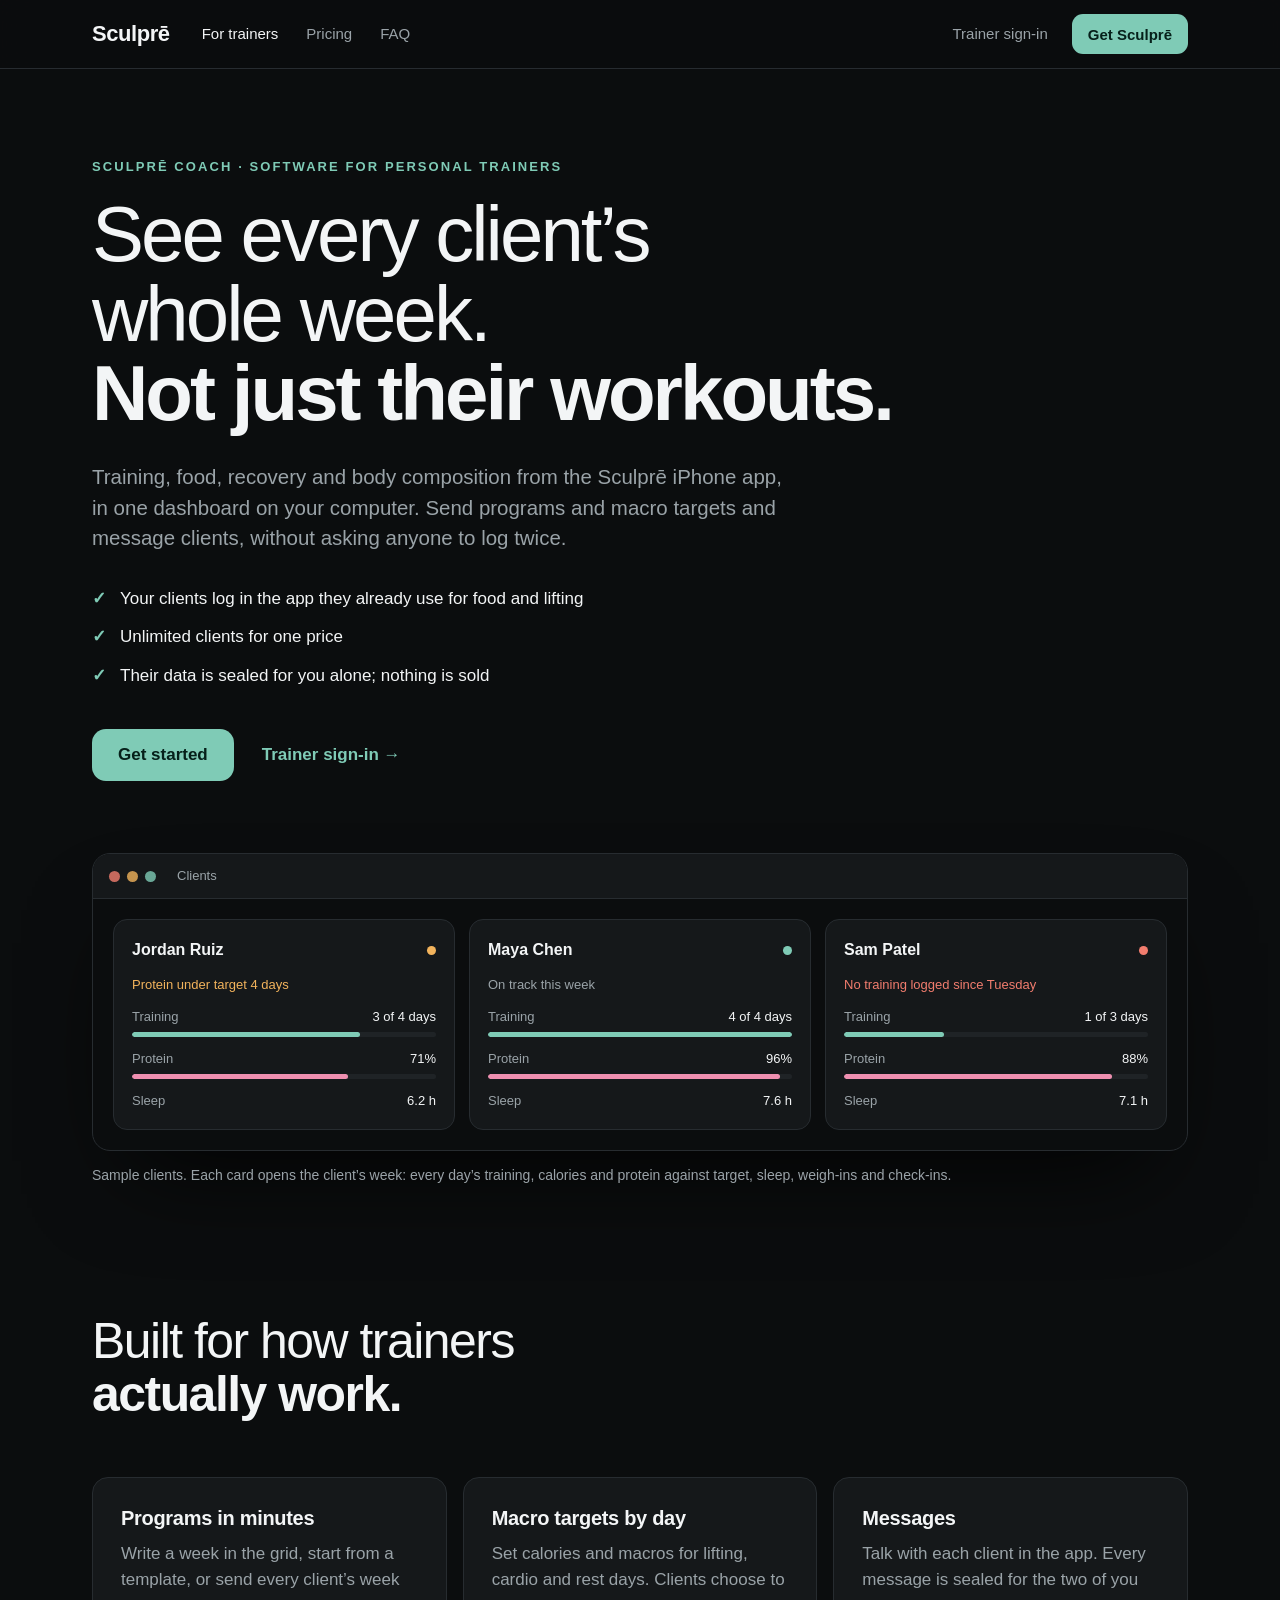
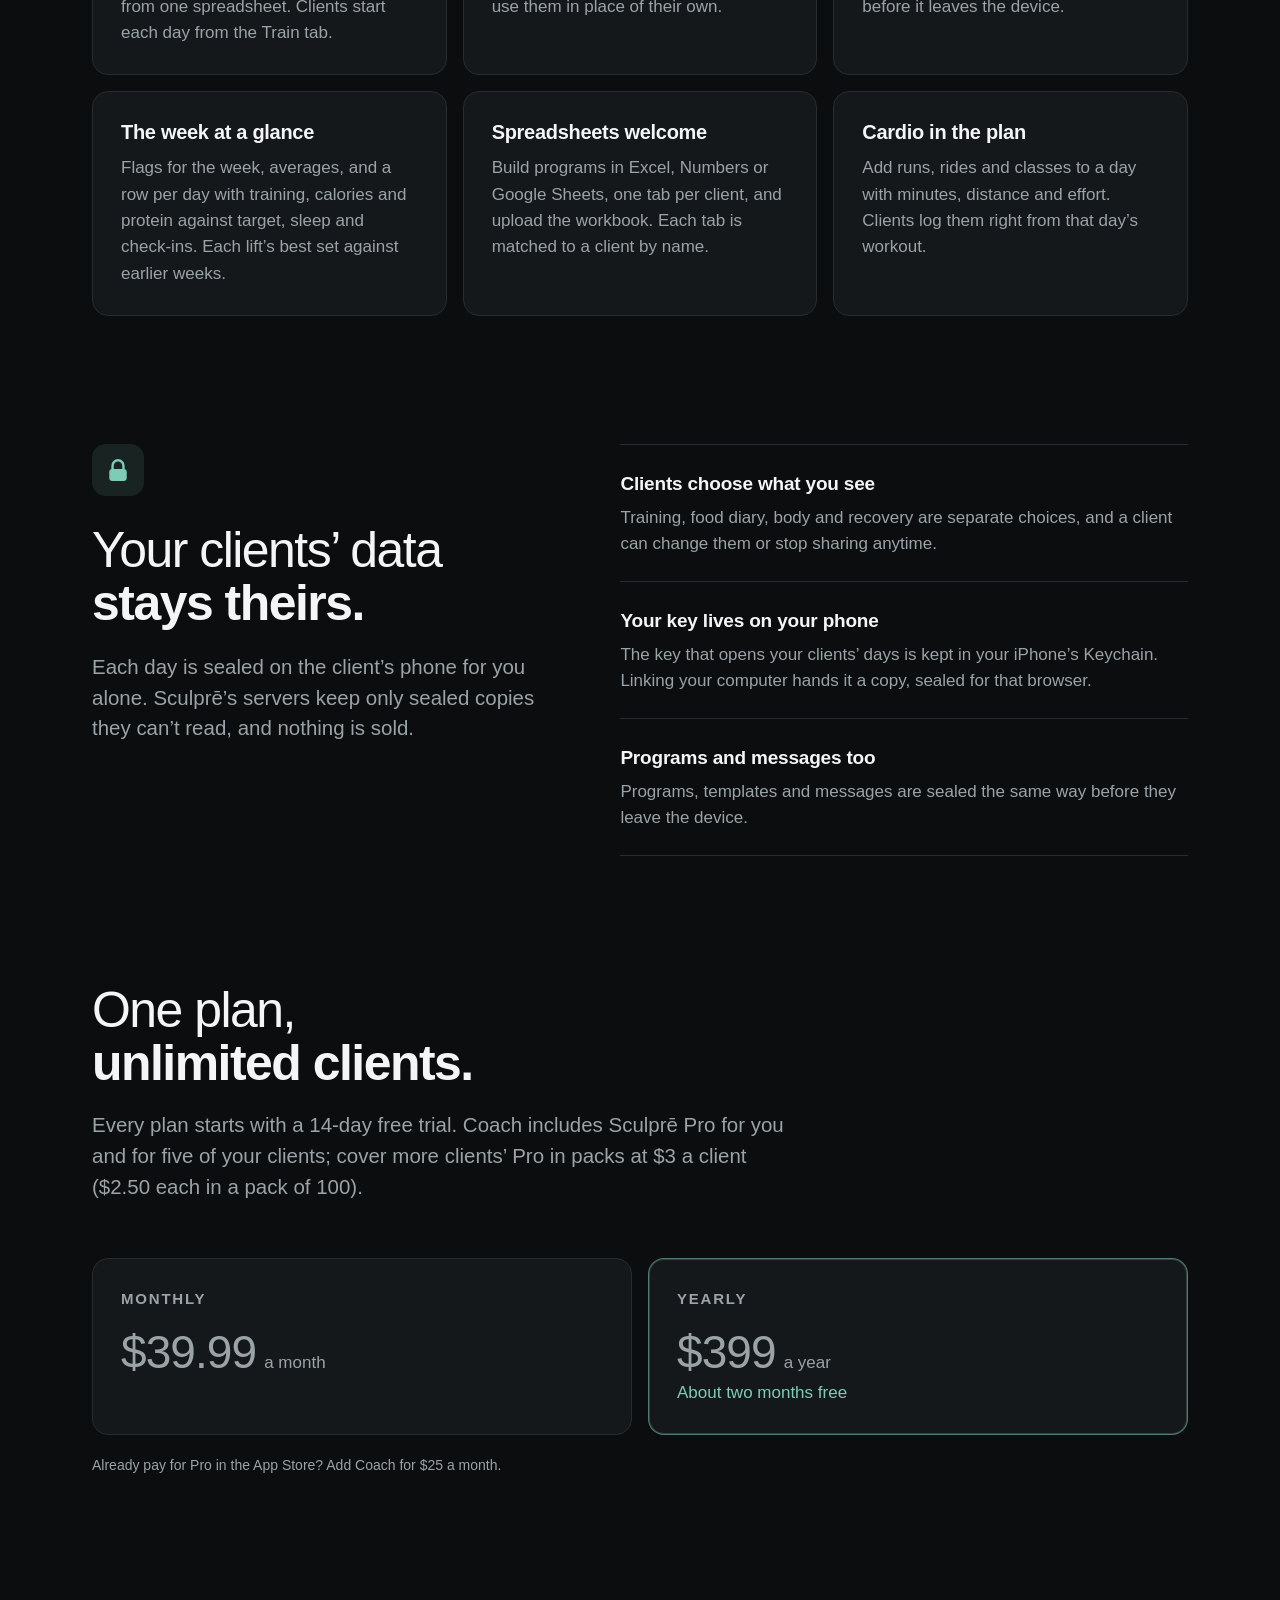
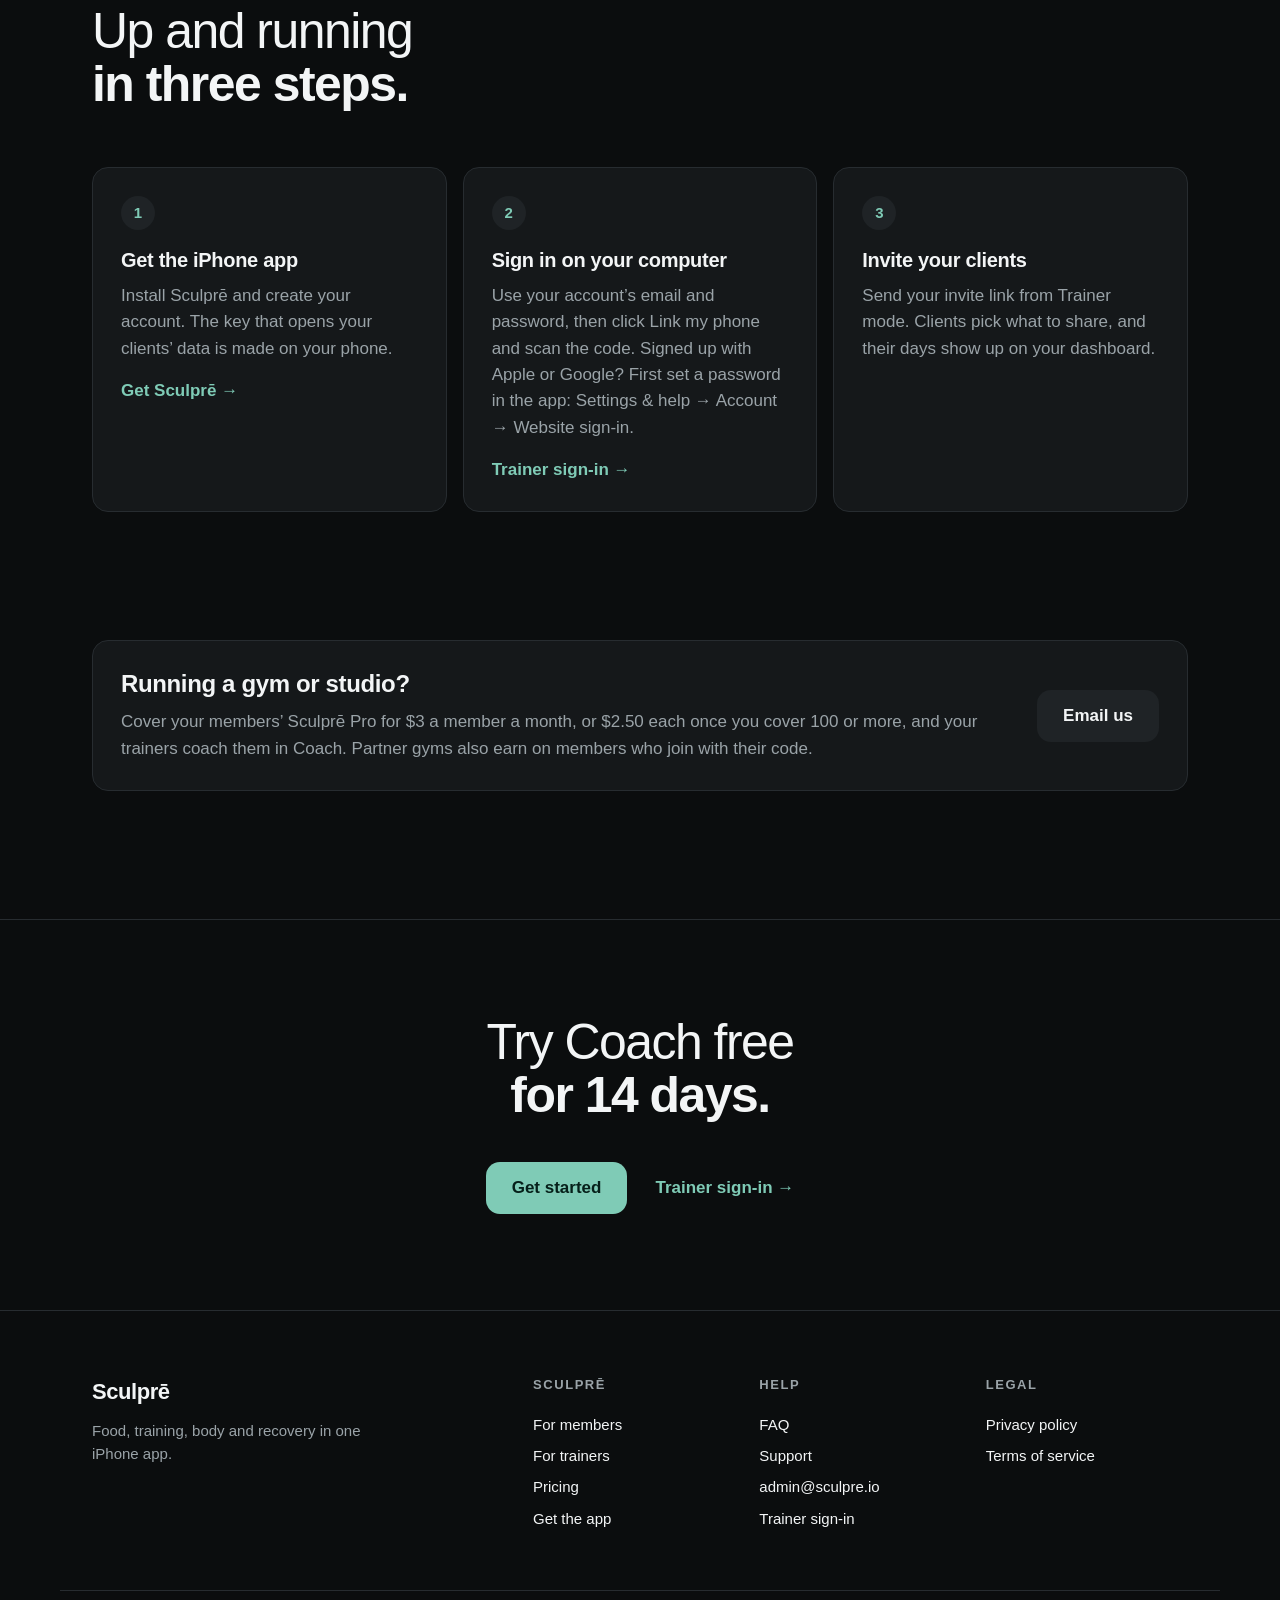
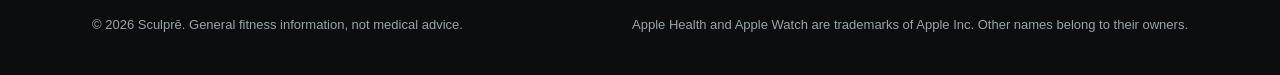
==== coach/index.html @ d1c8ea4d "Publish from health-app 547d72f" ====
<!doctype html>
<html lang="en">
<head>
  <meta charset="utf-8">
  <meta name="viewport" content="width=device-width, initial-scale=1, viewport-fit=cover">
  <title>Sculprē Coach: online coaching software for personal trainers</title>
  <meta name="description" content="Every client’s training, food, sleep and body data in one dashboard. Send programs and macro targets and message clients. Unlimited clients for $39.99 a month.">
  
  <link rel="canonical" href="https://sculpre.io/coach/">
  <meta name="theme-color" content="#0B0D0E">
  <meta name="color-scheme" content="dark">
  <meta property="og:type" content="website">
  <meta property="og:site_name" content="Sculprē">
  <meta property="og:title" content="Sculprē Coach: online coaching software for personal trainers">
  <meta property="og:description" content="Every client’s training, food, sleep and body data in one dashboard. Send programs and macro targets and message clients. Unlimited clients for $39.99 a month.">
  <meta property="og:url" content="https://sculpre.io/coach/">
  <meta property="og:image" content="https://sculpre.io/assets/og.png">
  <meta property="og:image:width" content="1200">
  <meta property="og:image:height" content="630">
  <meta property="og:image:alt" content="Sculprē: most apps see one part of your day. Sculprē sees all of it.">
  <meta property="og:locale" content="en_US">
  <meta name="twitter:card" content="summary_large_image">
  
  <link rel="icon" type="image/png" href="/assets/icon-64.png">
  <link rel="apple-touch-icon" href="/assets/apple-touch-icon.png">
  <link rel="stylesheet" href="/assets/site.css">
  <script type="application/ld+json">{"@context":"https://schema.org","@graph":[{"@type":"SoftwareApplication","name":"Sculprē Coach","operatingSystem":"Web","applicationCategory":"BusinessApplication","description":"Coaching software for personal trainers: clients’ training, food, recovery and body composition from the Sculprē iPhone app in one dashboard, with programs, macro targets and messages.","url":"https://sculpre.io/coach/","offers":[{"@type":"Offer","name":"Monthly","price":"39.99","priceCurrency":"USD"},{"@type":"Offer","name":"Yearly","price":"399","priceCurrency":"USD"}],"publisher":{"@type":"Organization","name":"Sculprē","url":"https://sculpre.io/"}},{"@type":"BreadcrumbList","itemListElement":[{"@type":"ListItem","position":1,"name":"Sculprē","item":"https://sculpre.io/"},{"@type":"ListItem","position":2,"name":"Sculprē Coach","item":"https://sculpre.io/coach/"}]}]}</script>
</head>
<body>
  <a class="skip" href="#main">Skip to content</a>
  <header class="top">
    <div class="wrap top-row">
      <a class="wordmark" href="/" aria-label="Sculprē home">Sculprē</a>
      <nav class="nav" aria-label="Main">
        <a href="/coach/" aria-current="page">For trainers</a>
        <a href="/pricing/">Pricing</a>
        <a href="/faq/">FAQ</a>
      </nav>
      <div class="top-actions">
        <a class="quiet-link hide-sm" href="https://emontiel-health.expo.app">Trainer sign-in</a>
        <a class="btn btn-sm" href="/get/">Get Sculprē</a>
      </div>
    </div>
  </header>

  <main id="main">
    <section class="hero">
      <div class="wrap">
        <div style="max-width:860px">
          <p class="eyebrow">Sculprē Coach · Software for personal trainers</p>
          <h1 class="display"><span class="thin">See every client’s whole week.</span> <span class="bold">Not just their workouts.</span></h1>
          <p class="lead">Training, food, recovery and body composition from the Sculprē iPhone app, in one dashboard on your computer. Send programs and macro targets and message clients, without asking anyone to log twice.</p>
          <ul class="checks">
            <li>Your clients log in the app they already use for food and lifting</li>
            <li>Unlimited clients for one price</li>
            <li>Their data is sealed for you alone; nothing is sold</li>
          </ul>
          <div class="cta-row">
            <a class="btn" href="#start">Get started</a>
            <a class="text-link" href="https://emontiel-health.expo.app">Trainer sign-in</a>
          </div>
        </div>

        <div class="browser" style="margin-top:72px" role="img" aria-label="The Coach dashboard with three sample clients: Jordan Ruiz with protein under target 4 days, Maya Chen on track, and Sam Patel with no training logged since Tuesday.">
          <div class="browser-bar" aria-hidden="true"><i style="background:#F27D6E"></i><i style="background:#F2B35C"></i><i style="background:#7FCBB6"></i><span>Clients</span></div>
          <div class="browser-body" aria-hidden="true">
            <div class="client">
              <div class="client-name">Jordan Ruiz <i style="background:var(--warn)"></i></div>
              <div class="flag" style="color:var(--warn)">Protein under target 4 days</div>
              <div><div class="row"><span>Training</span><b>3 of 4 days</b></div><div class="bar"><i style="width:75%;background:var(--accent)"></i></div></div>
              <div><div class="row"><span>Protein</span><b>71%</b></div><div class="bar"><i style="width:71%;background:var(--protein)"></i></div></div>
              <div class="row"><span>Sleep</span><b>6.2 h</b></div>
            </div>
            <div class="client">
              <div class="client-name">Maya Chen <i style="background:var(--accent)"></i></div>
              <div class="flag muted">On track this week</div>
              <div><div class="row"><span>Training</span><b>4 of 4 days</b></div><div class="bar"><i style="width:100%;background:var(--accent)"></i></div></div>
              <div><div class="row"><span>Protein</span><b>96%</b></div><div class="bar"><i style="width:96%;background:var(--protein)"></i></div></div>
              <div class="row"><span>Sleep</span><b>7.6 h</b></div>
            </div>
            <div class="client">
              <div class="client-name">Sam Patel <i style="background:var(--bad)"></i></div>
              <div class="flag" style="color:var(--bad)">No training logged since Tuesday</div>
              <div><div class="row"><span>Training</span><b>1 of 3 days</b></div><div class="bar"><i style="width:33%;background:var(--accent)"></i></div></div>
              <div><div class="row"><span>Protein</span><b>88%</b></div><div class="bar"><i style="width:88%;background:var(--protein)"></i></div></div>
              <div class="row"><span>Sleep</span><b>7.1 h</b></div>
            </div>
          </div>
        </div>
        <p class="small" style="margin-top:14px">Sample clients. Each card opens the client’s week: every day’s training, calories and protein against target, sleep, weigh-ins and check-ins.</p>
      </div>
    </section>

    <section class="section">
      <div class="wrap">
        <div class="section-head">
          <h2 class="title"><span class="thin">Built for how trainers</span> <span class="bold">actually work.</span></h2>
        </div>
        <div class="grid-3">
          <article class="card"><h3>Programs in minutes</h3><p>Write a week in the grid, start from a template, or send every client’s week from one spreadsheet. Clients start each day from the Train tab.</p></article>
          <article class="card"><h3>Macro targets by day</h3><p>Set calories and macros for lifting, cardio and rest days. Clients choose to use them in place of their own.</p></article>
          <article class="card"><h3>Messages</h3><p>Talk with each client in the app. Every message is sealed for the two of you before it leaves the device.</p></article>
          <article class="card"><h3>The week at a glance</h3><p>Flags for the week, averages, and a row per day with training, calories and protein against target, sleep and check-ins. Each lift’s best set against earlier weeks.</p></article>
          <article class="card"><h3>Spreadsheets welcome</h3><p>Build programs in Excel, Numbers or Google Sheets, one tab per client, and upload the workbook. Each tab is matched to a client by name.</p></article>
          <article class="card"><h3>Cardio in the plan</h3><p>Add runs, rides and classes to a day with minutes, distance and effort. Clients log them right from that day’s workout.</p></article>
        </div>
      </div>
    </section>

    <section class="section">
      <div class="wrap privacy">
        <div>
          <div class="lock" aria-hidden="true"><svg width="22" height="24" viewBox="0 0 20 22"><path d="M5 10V7a5 5 0 0 1 10 0v3" stroke="#7FCBB6" stroke-width="2.2" fill="none" stroke-linecap="round"/><rect x="2" y="10" width="16" height="11" rx="3" fill="#7FCBB6"/></svg></div>
          <h2 class="title"><span class="thin">Your clients’ data</span> <span class="bold">stays theirs.</span></h2>
          <p class="lead" style="margin-top:22px">Each day is sealed on the client’s phone for you alone. Sculprē’s servers keep only sealed copies they can’t read, and nothing is sold.</p>
        </div>
        <div class="facts">
          <div class="fact"><h3>Clients choose what you see</h3><p>Training, food diary, body and recovery are separate choices, and a client can change them or stop sharing anytime.</p></div>
          <div class="fact"><h3>Your key lives on your phone</h3><p>The key that opens your clients’ days is kept in your iPhone’s Keychain. Linking your computer hands it a copy, sealed for that browser.</p></div>
          <div class="fact"><h3>Programs and messages too</h3><p>Programs, templates and messages are sealed the same way before they leave the device.</p></div>
        </div>
      </div>
    </section>

    <section class="section">
      <div class="wrap">
        <div class="section-head">
          <h2 class="title"><span class="thin">One plan,</span> <span class="bold">unlimited clients.</span></h2>
          <p class="lead">Every plan starts with a 14-day free trial. Coach includes Sculprē Pro for you and for five of your clients; cover more clients’ Pro in packs at $3 a client ($2.50 each in a pack of 100).</p>
        </div>
        <div class="grid-2">
          <div class="card plan"><div class="plan-name">Monthly</div><div class="price"><span class="num">$39.99</span><span>a month</span></div></div>
          <div class="card plan featured"><div class="plan-name">Yearly</div><div class="price"><span class="num">$399</span><span>a year</span></div><p style="color:var(--accent)">About two months free</p></div>
        </div>
        <p class="small" style="margin-top:20px">Already pay for Pro in the App Store? Add Coach for $25 a month.</p>
      </div>
    </section>

    <section class="section" id="start">
      <div class="wrap">
        <div class="section-head">
          <h2 class="title"><span class="thin">Up and running</span> <span class="bold">in three steps.</span></h2>
        </div>
        <ol class="steps-list">
          <li class="card"><h3>Get the iPhone app</h3><p>Install Sculprē and create your account. The key that opens your clients’ data is made on your phone.</p><p style="margin-top:16px"><a class="text-link" href="/get/">Get Sculprē</a></p></li>
          <li class="card"><h3>Sign in on your computer</h3><p>Use your account’s email and password, then click Link my phone and scan the code. Signed up with Apple or Google? First set a password in the app: Settings &amp; help → Account → Website sign-in.</p><p style="margin-top:16px"><a class="text-link" href="https://emontiel-health.expo.app">Trainer sign-in</a></p></li>
          <li class="card"><h3>Invite your clients</h3><p>Send your invite link from Trainer mode. Clients pick what to share, and their days show up on your dashboard.</p></li>
        </ol>
      </div>
    </section>

    <section class="section">
      <div class="wrap">
        <div class="card band">
          <div>
            <h3 style="font-size:24px">Running a gym or studio?</h3>
            <p>Cover your members’ Sculprē Pro for $3 a member a month, or $2.50 each once you cover 100 or more, and your trainers coach them in Coach. Partner gyms also earn on members who join with their code.</p>
          </div>
          <a class="btn btn-ghost" href="mailto:admin@sculpre.io?subject=Gym%20partnership">Email us</a>
        </div>
      </div>
    </section>

    <section class="closing">
      <div class="wrap">
        <h2 class="title"><span class="thin">Try Coach free</span> <span class="bold">for 14 days.</span></h2>
        <div class="cta-row">
          <a class="btn" href="#start">Get started</a>
          <a class="text-link" href="https://emontiel-health.expo.app">Trainer sign-in</a>
        </div>
      </div>
    </section>

  </main>

  <footer class="foot">
    <div class="wrap foot-grid">
      <div class="foot-brand">
        <a class="wordmark" href="/">Sculprē</a>
        <p>Food, training, body and recovery in one iPhone app.</p>
      </div>
      <nav class="foot-links" aria-label="Footer">
        <div>
          <p class="foot-h">Sculprē</p>
          <a href="/">For members</a>
          <a href="/coach/">For trainers</a>
          <a href="/pricing/">Pricing</a>
          <a href="/get/">Get the app</a>
        </div>
        <div>
          <p class="foot-h">Help</p>
          <a href="/faq/">FAQ</a>
          <a href="https://emontiel-health.expo.app/support">Support</a>
          <a href="mailto:admin@sculpre.io">admin@sculpre.io</a>
          <a href="https://emontiel-health.expo.app">Trainer sign-in</a>
        </div>
        <div>
          <p class="foot-h">Legal</p>
          <a href="https://emontiel-health.expo.app/privacy">Privacy policy</a>
          <a href="https://emontiel-health.expo.app/terms">Terms of service</a>
        </div>
      </nav>
    </div>
    <div class="wrap foot-base">
      <p>© 2026 Sculprē. General fitness information, not medical advice.</p>
      <p>Apple Health and Apple Watch are trademarks of Apple Inc. Other names belong to their owners.</p>
    </div>
  </footer>
</body>
</html>
---- assets/site.css ----
/* Sculprē marketing site. Graphite and Patina, the app's dark palette (src/constants/theme.ts):
   near-black graphite, one patina accent, and each data color keeping its one meaning
   (calories share the accent, protein rose, net carbs gold, fat slate, water sky, steps lavender). */

:root {
  --bg: #0B0D0E;
  --card: #15181A;
  --card-alt: #1F2326;
  --raised: #33393D;
  --border: #272C30;
  --text: #F3F5F6;
  --text-2: #9AA3A8;
  --accent: #7FCBB6;
  --on-accent: #06201A;
  --protein: #EE8FB0;
  --carbs: #E8C66A;
  --fat: #93A8D4;
  --water: #62B6E5;
  --steps: #B9A1F4;
  --warn: #F2B35C;
  --bad: #F27D6E;

  --sans: -apple-system, BlinkMacSystemFont, "SF Pro Display", "SF Pro Text", "Helvetica Neue", "Segoe UI", Roboto, Arial, sans-serif;
  --rounded: ui-rounded, "SF Pro Rounded", -apple-system, BlinkMacSystemFont, "Segoe UI", Roboto, sans-serif;

  --max: 1160px;
  --gutter: 32px;
  --radius: 16px;
  color-scheme: dark;
}

*, *::before, *::after { box-sizing: border-box; }
html { -webkit-text-size-adjust: 100%; text-size-adjust: 100%; scroll-padding-top: 88px; }
body {
  margin: 0;
  background: var(--bg);
  color: var(--text);
  font-family: var(--sans);
  font-size: 17px;
  line-height: 1.55;
  -webkit-font-smoothing: antialiased;
  -moz-osx-font-smoothing: grayscale;
  overflow-x: hidden;
}
img, svg { display: block; max-width: 100%; }
a { color: inherit; }
p { margin: 0; }
h1, h2, h3 { margin: 0; font-weight: 700; text-wrap: balance; }
:focus-visible { outline: 2px solid var(--accent); outline-offset: 3px; border-radius: 6px; }

.wrap { width: 100%; max-width: var(--max); margin: 0 auto; padding: 0 var(--gutter); }
.skip { position: absolute; left: -9999px; top: 8px; z-index: 20; background: var(--accent); color: var(--on-accent); padding: 8px 14px; border-radius: 10px; font-weight: 600; }
.skip:focus { left: 16px; }
.num { font-family: var(--rounded); font-variant-numeric: tabular-nums; font-weight: 600; }

/* Header */
.top {
  position: sticky; top: 0; z-index: 10;
  background: rgba(11, 13, 14, 0.82);
  -webkit-backdrop-filter: saturate(140%) blur(16px);
  backdrop-filter: saturate(140%) blur(16px);
  border-bottom: 1px solid var(--border);
}
.top-row { display: flex; align-items: center; gap: 32px; height: 68px; }
.wordmark { font-weight: 700; font-size: 22px; letter-spacing: -0.02em; text-decoration: none; }
.nav { display: flex; gap: 28px; flex: 1; }
.nav a, .quiet-link { color: var(--text-2); text-decoration: none; font-size: 15px; font-weight: 500; transition: color .15s; }
.nav a:hover, .quiet-link:hover, .nav a[aria-current="page"] { color: var(--text); }
.top-actions { display: flex; align-items: center; gap: 24px; }

/* Buttons */
.btn {
  display: inline-flex; align-items: center; justify-content: center; gap: 10px;
  min-height: 52px; padding: 0 26px;
  background: var(--accent); color: var(--on-accent);
  border-radius: 14px; border: 0;
  font: 600 17px/1 var(--sans); text-decoration: none;
  transition: filter .15s, transform .15s;
}
.btn:hover { filter: brightness(1.08); }
.btn:active { transform: translateY(1px); }
.btn-sm { min-height: 40px; padding: 0 16px; font-size: 15px; border-radius: 11px; }
.btn-ghost { background: var(--card-alt); color: var(--text); }
.btn-ghost:hover { filter: brightness(1.25); }
.text-link { color: var(--accent); text-decoration: none; font-weight: 600; }
.text-link:hover { text-decoration: underline; text-underline-offset: 3px; }
.text-link::after { content: " →"; }
.text-link.inline { font-weight: 500; }
.text-link.inline::after { content: none; }

/* Type */
.display { font-size: clamp(42px, 6.4vw, 78px); line-height: 1.02; letter-spacing: -0.038em; }
.display .thin, .title .thin { display: block; font-weight: 300; color: var(--text); }
.display .bold, .title .bold { display: block; font-weight: 800; }
.title { font-size: clamp(32px, 3.9vw, 50px); line-height: 1.06; letter-spacing: -0.03em; }
.eyebrow { color: var(--accent); font-size: 13px; font-weight: 700; letter-spacing: 0.16em; text-transform: uppercase; margin-bottom: 18px; }
.lead { font-size: clamp(18px, 1.6vw, 21px); line-height: 1.5; color: var(--text-2); max-width: 34em; }
.muted { color: var(--text-2); }
.small { font-size: 14px; color: var(--text-2); }

/* Sections */
.section { padding: 128px 0 0; }
.section-head { max-width: 760px; margin-bottom: 56px; }
.section-head .lead { margin-top: 20px; }
.rule { border-top: 1px solid var(--border); }

/* Hero */
.hero { padding: 88px 0 0; }
.hero-grid { display: grid; grid-template-columns: 1.05fr 0.95fr; gap: 48px; align-items: center; }
.hero .lead { margin-top: 28px; }
.cta-row { display: flex; flex-wrap: wrap; align-items: center; gap: 16px 28px; margin-top: 40px; }
.cta-note { display: flex; align-items: center; gap: 12px; margin-top: 28px; color: var(--text-2); font-size: 15px; }
.cta-note img { width: 40px; height: 40px; border-radius: 10px; }

/* Cards and grids */
.card { background: var(--card); border: 1px solid var(--border); border-radius: var(--radius); padding: 28px; }
.card h3 { font-size: 20px; letter-spacing: -0.015em; line-height: 1.25; margin-bottom: 10px; }
.card p { color: var(--text-2); }
.grid-3 { display: grid; grid-template-columns: repeat(3, 1fr); gap: 16px; }
.grid-2 { display: grid; grid-template-columns: repeat(2, 1fr); gap: 16px; }
.tag { display: inline-block; font-size: 12px; font-weight: 700; letter-spacing: 0.08em; color: var(--accent); border: 1px solid rgba(127, 203, 182, 0.35); border-radius: 999px; padding: 3px 9px; margin-bottom: 14px; }

/* Feature rows: text beside a picture */
.feature { display: grid; grid-template-columns: 1fr 1fr; gap: 72px; align-items: center; }
.feature.flip .feature-copy { order: 2; }
.feature-copy .title { margin-bottom: 22px; }
.points { list-style: none; padding: 0; margin: 28px 0 0; display: grid; gap: 18px; }
.points li { position: relative; padding-left: 30px; color: var(--text-2); }
.points li strong { color: var(--text); font-weight: 600; }
.points li::before { content: ""; position: absolute; left: 2px; top: 0.62em; width: 14px; height: 2px; border-radius: 2px; background: var(--accent); }
.pro-mark { font-size: 11px; font-weight: 700; letter-spacing: 0.08em; color: var(--accent); margin-left: 6px; vertical-align: 1px; }

.checks { list-style: none; padding: 0; margin: 32px 0 0; display: grid; gap: 12px; }
.checks li { display: flex; gap: 12px; align-items: baseline; }
.checks li::before { content: "✓"; color: var(--accent); font-weight: 800; width: 16px; flex: none; }

/* Panels: drawn pieces of the app */
.panel { background: var(--card); border: 1px solid var(--border); border-radius: 22px; padding: 28px; }
.panel-label { font-size: 12px; font-weight: 700; letter-spacing: 0.12em; text-transform: uppercase; color: var(--text-2); }

/* Phones */
.phones { position: relative; height: 660px; }
.phone {
  position: absolute; width: 304px; height: 640px;
  border-radius: 52px; padding: 10px; background: #000;
  box-shadow: 0 0 0 1px #3A4045, 0 0 0 5px #121517, 0 0 0 6px #2A2F33, 0 50px 90px -30px rgba(0, 0, 0, 0.9);
}
.phone .screen { position: relative; height: 100%; border-radius: 42px; overflow: hidden; background: var(--bg); padding: 50px 14px 0; font-size: 12px; line-height: 1.35; }
.phone .island { position: absolute; top: 11px; left: 50%; width: 92px; height: 27px; margin-left: -46px; border-radius: 20px; background: #000; }
.phone .status { position: absolute; top: 15px; left: 30px; font: 600 13px/1 var(--sans); }
.phone-front { left: 0; top: 0; z-index: 2; }
.phone-back { right: 0; top: 44px; transform: scale(0.94); transform-origin: top right; opacity: 0.9; }

.s-date { font-size: 10px; letter-spacing: 0.08em; color: var(--text-2); text-transform: uppercase; }
.s-title { font-size: 27px; font-weight: 700; letter-spacing: -0.02em; margin: 2px 0 10px; }
.s-card { background: var(--card); border: 1px solid var(--border); border-radius: 14px; padding: 11px 12px; margin-bottom: 8px; }
.s-head { display: flex; justify-content: space-between; align-items: baseline; font-weight: 600; font-size: 13px; margin-bottom: 8px; }
.s-head span { color: var(--accent); font-weight: 500; font-size: 12px; }
.s-label { font-size: 9.5px; letter-spacing: 0.1em; color: var(--text-2); text-transform: uppercase; }
.s-ready { display: flex; align-items: center; gap: 12px; margin-top: 4px; }
.s-ready .num { font-size: 44px; line-height: 1; color: var(--accent); }
.s-ready b { display: block; font-size: 15px; letter-spacing: -0.01em; }
.s-ready small { color: var(--text-2); font-size: 11.5px; }
.s-list { margin: 0; padding-left: 14px; font-size: 11.5px; }
.s-list li::marker { color: var(--accent); }
.s-fuel { display: grid; grid-template-columns: 92px 1fr; gap: 12px; align-items: center; }
.s-macro { display: flex; justify-content: space-between; font-size: 10.5px; line-height: 1.25; margin-bottom: 5px; }
.s-macro em { font-style: normal; display: block; font-size: 9px; letter-spacing: 0.08em; text-transform: uppercase; }
.s-macro b { font-weight: 600; font-size: 10.5px; }
.s-bar { height: 5px; border-radius: 3px; background: var(--card-alt); overflow: hidden; margin: 6px 0 2px; }
.s-bar i { display: block; height: 100%; border-radius: 3px; }
.s-row { display: flex; justify-content: space-between; font-size: 11.5px; }
.s-tabs { position: absolute; left: 10px; right: 10px; bottom: 12px; display: flex; justify-content: space-around; align-items: center; height: 50px; border-radius: 26px; background: rgba(31, 35, 38, 0.92); border: 1px solid #30363A; font-size: 9.5px; color: var(--text); }
.s-tabs span { padding: 7px 10px; border-radius: 18px; }
.s-tabs .on { background: #33393D; color: var(--accent); }
.s-btn { display: block; text-align: center; background: var(--accent); color: var(--on-accent); font-weight: 600; border-radius: 10px; padding: 9px; font-size: 12.5px; margin-top: 10px; }
.s-btn.ghost { background: var(--card-alt); color: var(--accent); }

/* Workout sets */
.sets { width: 100%; border-collapse: collapse; font-size: 11.5px; }
.sets th { font-size: 9px; letter-spacing: 0.08em; color: var(--text-2); font-weight: 600; text-align: left; padding: 0 0 6px; }
.sets td { padding: 5px 0; border-top: 1px solid var(--border); }
.sets .next { color: var(--accent); }
.sets .done { color: var(--accent); font-weight: 700; }
.sets .wu { color: var(--text-2); }

/* Macro wheel */
.wheel circle { fill: none; stroke-width: 8; stroke-linecap: round; }
.wheel .track { stroke: var(--card-alt); }
.wheel .arc { transform: rotate(-90deg); transform-origin: 60px 60px; stroke-dasharray: 100 100; animation: fill 1.4s cubic-bezier(.2, .7, .2, 1) both 0.3s; }
@keyframes fill { from { stroke-dashoffset: 100; } }

/* Diary */
.diary-meal { display: flex; justify-content: space-between; align-items: baseline; padding: 18px 0 8px; font-weight: 600; }
.diary-meal span { font-size: 14px; color: var(--text-2); font-weight: 500; }
.diary-item { display: flex; justify-content: space-between; gap: 16px; padding: 12px 0; border-top: 1px solid var(--border); }
.diary-item b { font-weight: 500; display: block; }
.diary-item small { font-size: 14px; color: var(--text-2); }
.diary-item .kcal { color: var(--text); font-size: 15px; white-space: nowrap; }
.m-p { color: var(--protein); } .m-c { color: var(--carbs); } .m-f { color: var(--fat); }

/* Week of targets */
.week { display: grid; grid-template-columns: repeat(7, 1fr); gap: 10px; align-items: end; height: 220px; margin-top: 22px; }
.week-day { display: flex; flex-direction: column; justify-content: flex-end; gap: 3px; height: 100%; }
.week-day i { display: block; border-radius: 5px; }
.week-day .p { background: var(--protein); }
.week-day .c { background: var(--carbs); }
.week-day .f { background: var(--fat); }
.week-day .cut { border: 1.5px dashed rgba(232, 198, 106, 0.55); background: transparent; }
.week-names { display: grid; grid-template-columns: repeat(7, 1fr); gap: 10px; margin-top: 10px; text-align: center; font-size: 13px; color: var(--text-2); }
.week-names b { display: block; color: var(--text); font-weight: 600; font-size: 14px; }
.legend { display: flex; flex-wrap: wrap; gap: 8px 18px; margin-top: 22px; font-size: 14px; color: var(--text-2); }
.legend span { display: inline-flex; align-items: center; gap: 7px; }
.legend i { width: 10px; height: 10px; border-radius: 3px; display: inline-block; }

/* Weight chart */
.chart-top { display: flex; justify-content: space-between; align-items: flex-end; gap: 16px; }
.chart-top .num { font-size: 52px; line-height: 1; letter-spacing: -0.02em; }
.chart-top .num small { font-size: 22px; color: var(--text-2); font-weight: 500; margin-left: 4px; }
.delta { color: var(--accent); font-weight: 600; }
.chart { margin-top: 26px; }
.chart .dot { fill: #4A5358; }
.chart .trend { fill: none; stroke: var(--accent); stroke-width: 3; stroke-linecap: round; stroke-linejoin: round; }
.chart .goal { stroke: var(--text-2); stroke-dasharray: 4 6; stroke-width: 1.5; }
.chart text { fill: var(--text-2); font: 500 12px var(--sans); }
.scan { display: flex; justify-content: space-between; gap: 12px; margin-top: 22px; padding-top: 18px; border-top: 1px solid var(--border); font-size: 15px; }
.scan div b { display: block; font-family: var(--rounded); font-variant-numeric: tabular-nums; font-size: 20px; }
.scan div span { color: var(--text-2); font-size: 13px; }

/* Privacy */
.privacy { display: grid; grid-template-columns: 0.9fr 1.1fr; gap: 64px; align-items: start; }
.lock { width: 52px; height: 52px; border-radius: 14px; background: rgba(127, 203, 182, 0.12); display: grid; place-items: center; margin-bottom: 28px; }
.facts { display: grid; gap: 0; }
.fact { padding: 24px 0; border-top: 1px solid var(--border); }
.fact:last-child { border-bottom: 1px solid var(--border); }
.fact h3 { font-size: 19px; margin-bottom: 6px; letter-spacing: -0.01em; }
.fact p { color: var(--text-2); }

/* Works with */
.names { display: flex; flex-wrap: wrap; gap: 10px; margin-top: 8px; }
.names span { border: 1px solid var(--border); background: var(--card); border-radius: 999px; padding: 9px 16px; font-size: 15px; }
.names .via { color: var(--text-2); }

/* Plans */
.plans { display: grid; grid-template-columns: repeat(3, 1fr); gap: 16px; align-items: stretch; }
.plan { display: flex; flex-direction: column; }
.plan-name { font-size: 15px; font-weight: 700; letter-spacing: 0.12em; text-transform: uppercase; color: var(--text-2); }
.plan .price { display: flex; align-items: baseline; gap: 8px; margin: 18px 0 4px; }
.plan .price .num { font-size: 46px; line-height: 1; letter-spacing: -0.02em; }
.plan .price span { color: var(--text-2); font-weight: 500; }
.plan .sub { color: var(--text-2); font-size: 15px; min-height: 2.8em; }
.plan ul { list-style: none; padding: 0; margin: 24px 0 28px; display: grid; gap: 10px; align-content: start; font-size: 15px; flex: 1; }
.plan ul li { display: flex; gap: 10px; align-items: baseline; color: var(--text-2); }
.plan ul li::before { content: "✓"; color: var(--accent); font-weight: 800; flex: none; }
.plan.featured { border-color: rgba(127, 203, 182, 0.55); box-shadow: inset 0 0 0 1px rgba(127, 203, 182, 0.25); }
.plan .btn { width: 100%; }
.price-table { width: 100%; border-collapse: collapse; margin-top: 20px; font-size: 15px; }
.price-table th, .price-table td { text-align: left; padding: 10px 0; border-top: 1px solid var(--border); }
.price-table th { font-weight: 500; color: var(--text-2); white-space: nowrap; }
.price-table thead td { font-family: var(--sans); font-size: 13px; font-weight: 500; color: var(--text-2); padding-left: 12px; }
.price-table td { text-align: right; font-family: var(--rounded); font-variant-numeric: tabular-nums; font-weight: 600; }
.price-table .later { color: var(--text-2); font-weight: 500; }

/* Coach dashboard picture */
.browser { border: 1px solid var(--border); border-radius: 18px; overflow: hidden; background: var(--bg); box-shadow: 0 50px 100px -40px rgba(0, 0, 0, 0.9); }
.browser-bar { display: flex; align-items: center; gap: 7px; padding: 12px 16px; background: var(--card); border-bottom: 1px solid var(--border); font-size: 13px; color: var(--text-2); }
.browser-bar i { width: 11px; height: 11px; border-radius: 50%; opacity: 0.8; }
.browser-bar span { margin-left: 14px; }
.browser-body { padding: 20px; display: grid; grid-template-columns: repeat(3, 1fr); gap: 14px; }
.client { background: var(--card); border: 1px solid var(--border); border-radius: 14px; padding: 18px; display: grid; gap: 12px; font-size: 14px; }
.client-name { display: flex; justify-content: space-between; align-items: center; font-weight: 600; font-size: 16px; }
.client-name i { width: 9px; height: 9px; border-radius: 50%; }
.client .flag { font-size: 13px; }
.client .row { display: flex; justify-content: space-between; color: var(--text-2); font-size: 13px; }
.client .row b { color: var(--text); font-weight: 500; }
.client .bar { height: 5px; border-radius: 3px; background: var(--card-alt); overflow: hidden; margin-top: 5px; }
.client .bar i { display: block; height: 100%; border-radius: 3px; }

.steps-list { list-style: none; padding: 0; margin: 0; display: grid; grid-template-columns: repeat(3, 1fr); gap: 16px; counter-reset: step; }
.steps-list li { counter-increment: step; }
.steps-list li::before { content: counter(step); display: grid; place-items: center; width: 34px; height: 34px; border-radius: 50%; background: var(--card-alt); color: var(--accent); font: 700 15px/1 var(--rounded); margin-bottom: 18px; }

.band { display: grid; grid-template-columns: minmax(0, 1fr) auto; gap: 24px 48px; align-items: center; }
.band h3 { font-size: 24px; }

/* Closing band */
.closing { margin-top: 128px; padding: 96px 0; border-top: 1px solid var(--border); text-align: center; }
.closing .title { margin: 0 auto; max-width: 14em; }
.closing .cta-row { justify-content: center; }

/* FAQ */
.faq-wrap { max-width: 820px; }
.faq-group { margin-top: 56px; }
.faq-group h2 { font-size: 13px; font-weight: 700; letter-spacing: 0.16em; text-transform: uppercase; color: var(--accent); margin-bottom: 8px; }
.qa { border-bottom: 1px solid var(--border); }
.qa summary { list-style: none; cursor: pointer; display: flex; justify-content: space-between; gap: 24px; padding: 22px 0; font-size: 19px; font-weight: 600; letter-spacing: -0.01em; }
.qa summary::-webkit-details-marker { display: none; }
.qa summary::after { content: "+"; color: var(--accent); font-weight: 400; font-size: 26px; line-height: 0.9; transition: transform .2s; }
.qa[open] summary::after { transform: rotate(45deg); }
.qa p { color: var(--text-2); padding: 0 0 24px; max-width: 44em; }

/* Plain pages */
.page-head { padding: 88px 0 0; max-width: 820px; }
.page-head .lead { margin-top: 24px; }

/* Footer */
.foot { margin-top: 0; border-top: 1px solid var(--border); padding: 64px 0 40px; font-size: 15px; }
.foot-grid { display: grid; grid-template-columns: 1.2fr 2fr; gap: 48px; }
.foot-brand p { color: var(--text-2); margin-top: 10px; max-width: 18em; }
.foot-links { display: grid; grid-template-columns: repeat(3, 1fr); gap: 24px; }
.foot-links .foot-h { font-size: 13px; letter-spacing: 0.12em; text-transform: uppercase; color: var(--text-2); font-weight: 600; margin-bottom: 14px; }
.foot-links a { display: block; color: var(--text); text-decoration: none; padding: 4px 0; overflow-wrap: anywhere; }
.foot-links a:hover { color: var(--accent); }
.foot-base { display: flex; flex-wrap: wrap; justify-content: space-between; gap: 8px 24px; margin-top: 56px; padding-top: 24px; border-top: 1px solid var(--border); color: var(--text-2); font-size: 13px; }

/* Tablet */
@media (max-width: 1020px) {
  .hero-grid, .feature, .privacy { grid-template-columns: 1fr; gap: 56px; }
  .feature.flip .feature-copy { order: 0; }
  .phones { height: 660px; max-width: 560px; width: 100%; margin: 0 auto; }
  .plans { grid-template-columns: 1fr; max-width: 560px; }
  .browser-body { grid-template-columns: 1fr; }
  .browser-body .client:nth-child(n+3) { display: none; }
}

/* Phone */
@media (max-width: 720px) {
  :root { --gutter: 16px; }
  body { font-size: 16px; }
  .top-row { flex-wrap: wrap; height: auto; padding-top: 12px; padding-bottom: 10px; gap: 10px 16px; }
  .wordmark { flex: 1; }
  .nav { order: 3; flex-basis: 100%; gap: 22px; }
  .hide-sm { display: none; }
  .hero { padding-top: 48px; }
  .section { padding-top: 88px; }
  .section-head { margin-bottom: 36px; }
  .grid-3, .grid-2, .steps-list { grid-template-columns: 1fr; }
  .card, .panel { padding: 22px; }
  .phones { height: 600px; }
  .phone-back { display: none; }
  .phone-front { left: 50%; margin-left: -152px; }
  .week { height: 170px; gap: 6px; }
  .week-names { gap: 6px; font-size: 11px; }
  .week-names b { font-size: 12px; }
  .chart-top .num { font-size: 42px; }
  .closing { margin-top: 88px; padding: 72px 0; }
  .foot-grid { grid-template-columns: 1fr; gap: 36px; }
  .foot-links { grid-template-columns: 1fr 1fr; }
  .qa summary { font-size: 17px; }
  .band { grid-template-columns: 1fr; }
}

@media (prefers-reduced-motion: reduce) {
  *, *::before, *::after { animation: none !important; transition: none !important; }
}
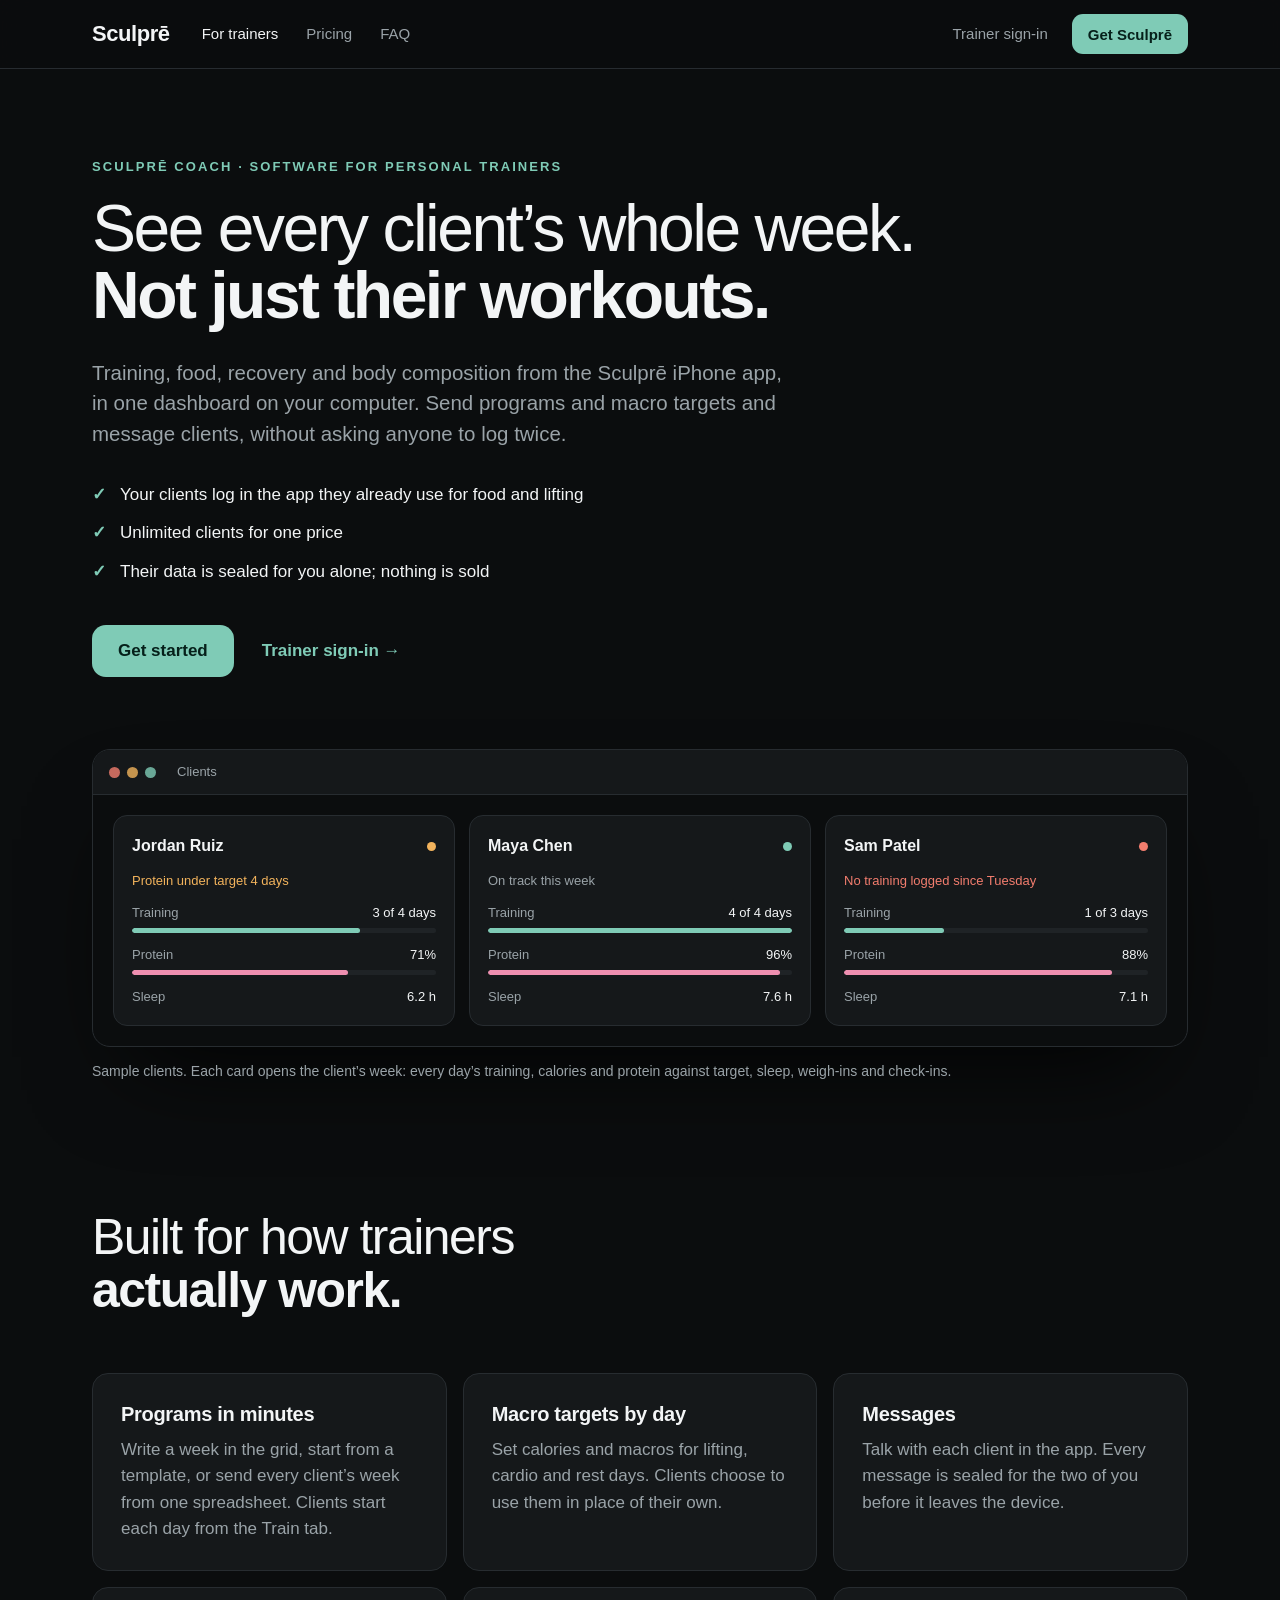
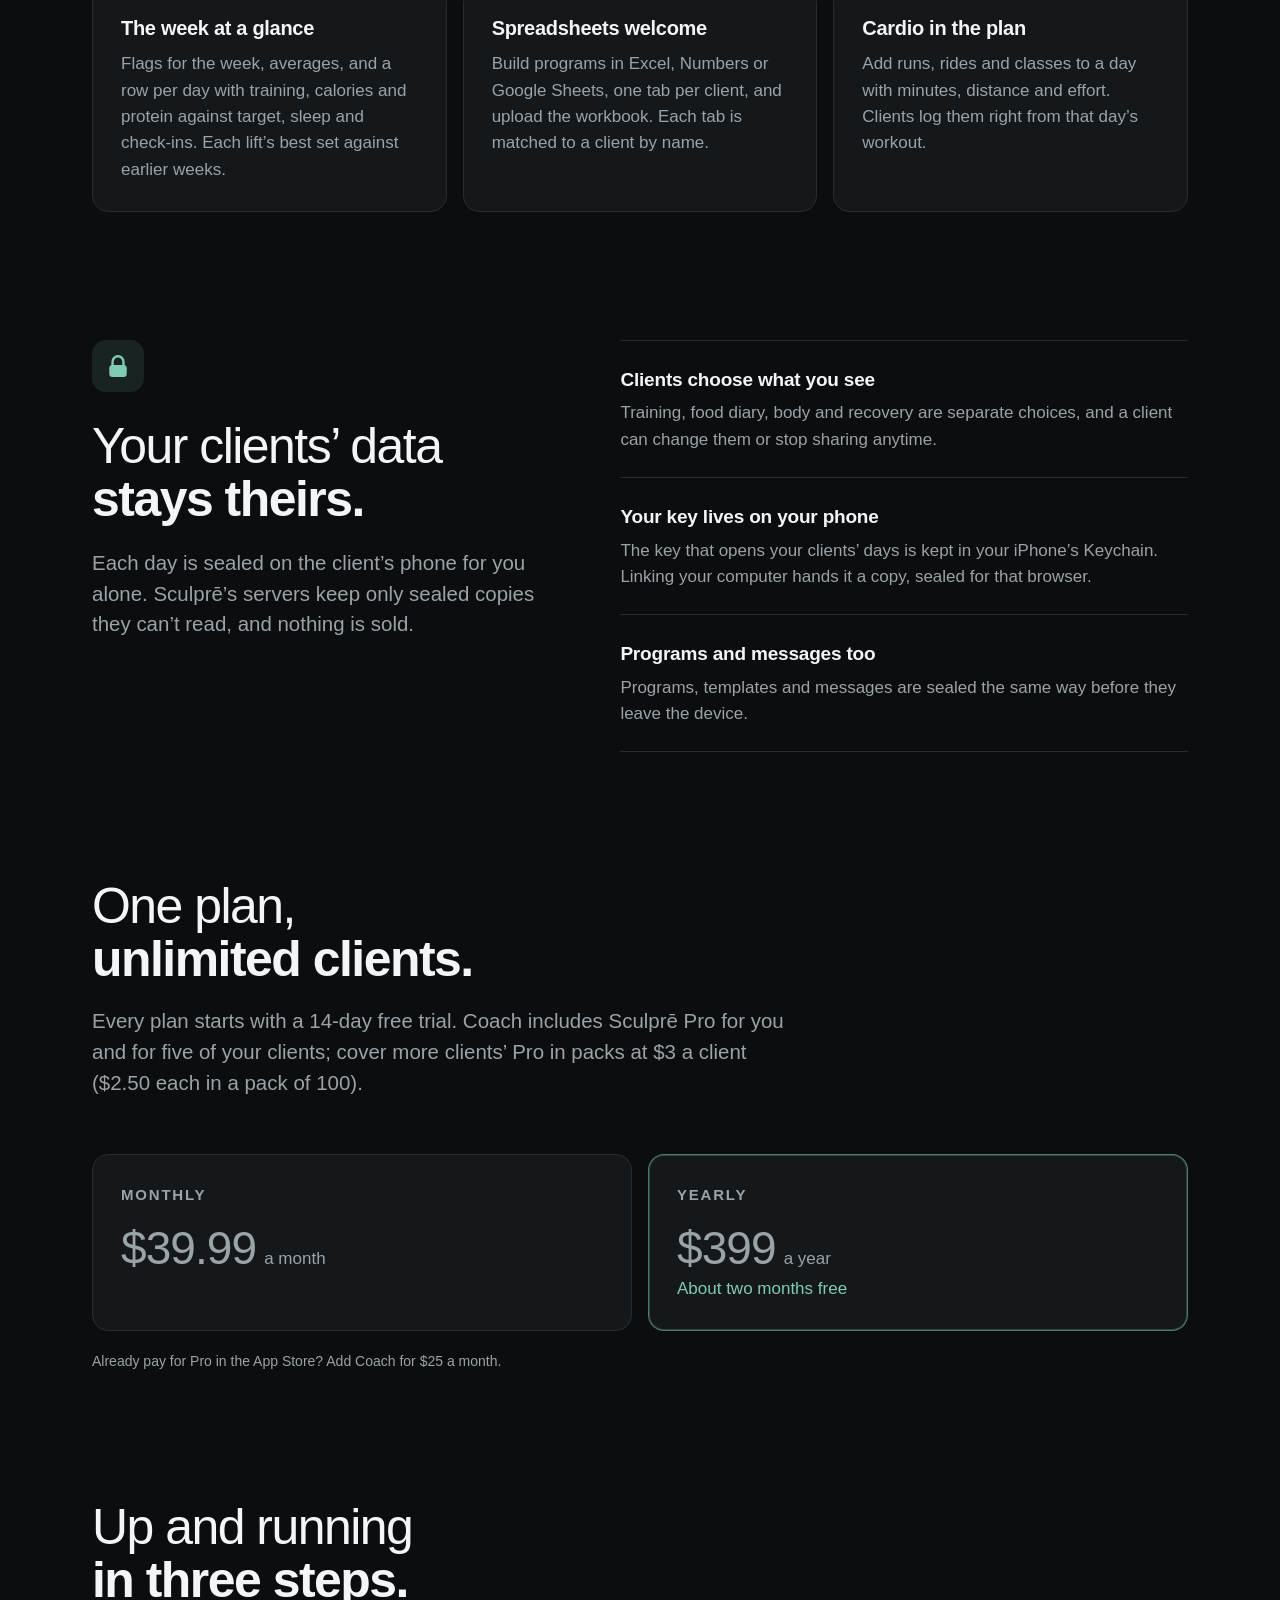
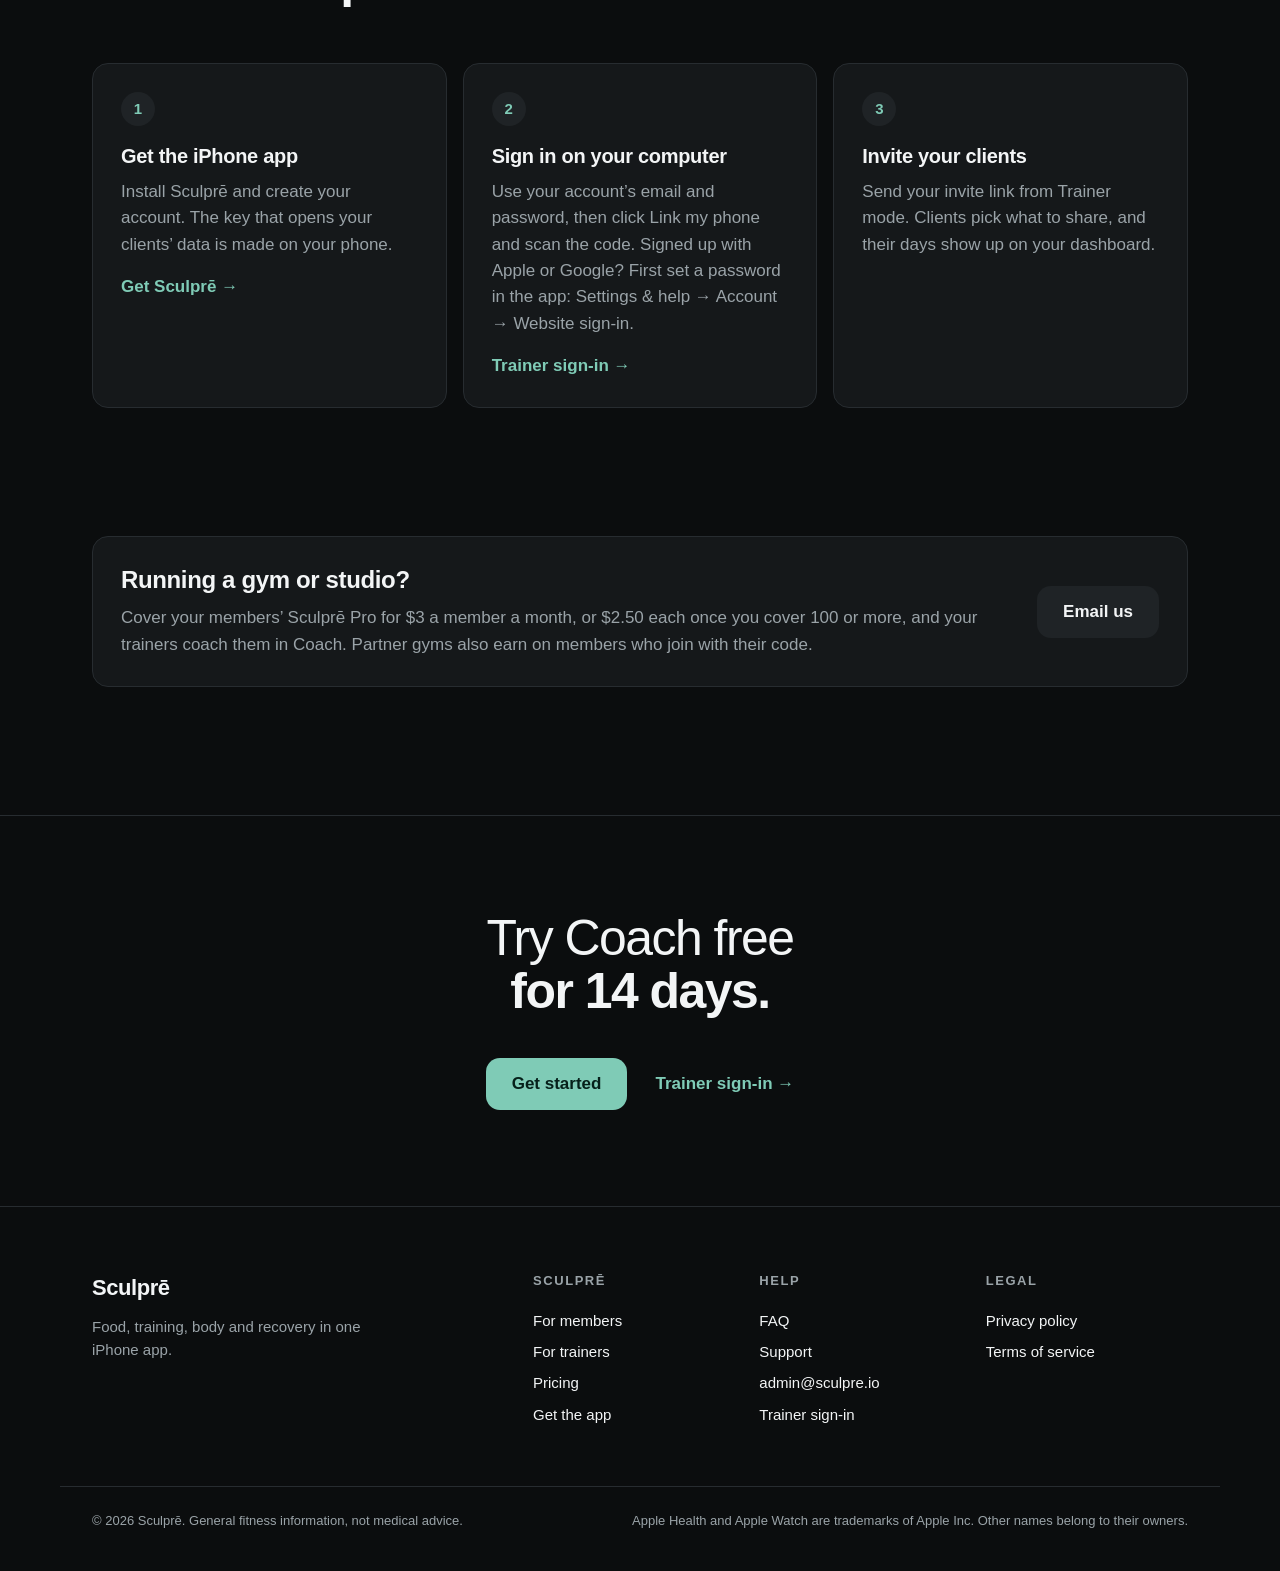
==== commit 18b38a4d: "Publish from health-app 4997b5d" ====
--- a/coach/index.html
+++ b/coach/index.html
@@ -14,10 +14,10 @@
   <meta property="og:title" content="Sculprē Coach: online coaching software for personal trainers">
   <meta property="og:description" content="Every client’s training, food, sleep and body data in one dashboard. Send programs and macro targets and message clients. Unlimited clients for $39.99 a month.">
   <meta property="og:url" content="https://sculpre.io/coach/">
-  <meta property="og:image" content="https://sculpre.io/assets/og.png">
+  <meta property="og:image" content="https://sculpre.io/assets/og.png?v=2">
   <meta property="og:image:width" content="1200">
   <meta property="og:image:height" content="630">
-  <meta property="og:image:alt" content="Sculprē: most apps see one part of your day. Sculprē sees all of it.">
+  <meta property="og:image:alt" content="Sculprē: you’re already doing the hard work. Sculprē helps every effort go further.">
   <meta property="og:locale" content="en_US">
   <meta name="twitter:card" content="summary_large_image">
   
--- a/assets/site.css
+++ b/assets/site.css
@@ -107,6 +107,7 @@
 /* Hero */
 .hero { padding: 88px 0 0; }
 .hero-grid { display: grid; grid-template-columns: 1.05fr 0.95fr; gap: 48px; align-items: center; }
+.hero .display { font-size: clamp(40px, 5.2vw, 66px); }
 .hero .lead { margin-top: 28px; }
 .cta-row { display: flex; flex-wrap: wrap; align-items: center; gap: 16px 28px; margin-top: 40px; }
 .cta-note { display: flex; align-items: center; gap: 12px; margin-top: 28px; color: var(--text-2); font-size: 15px; }
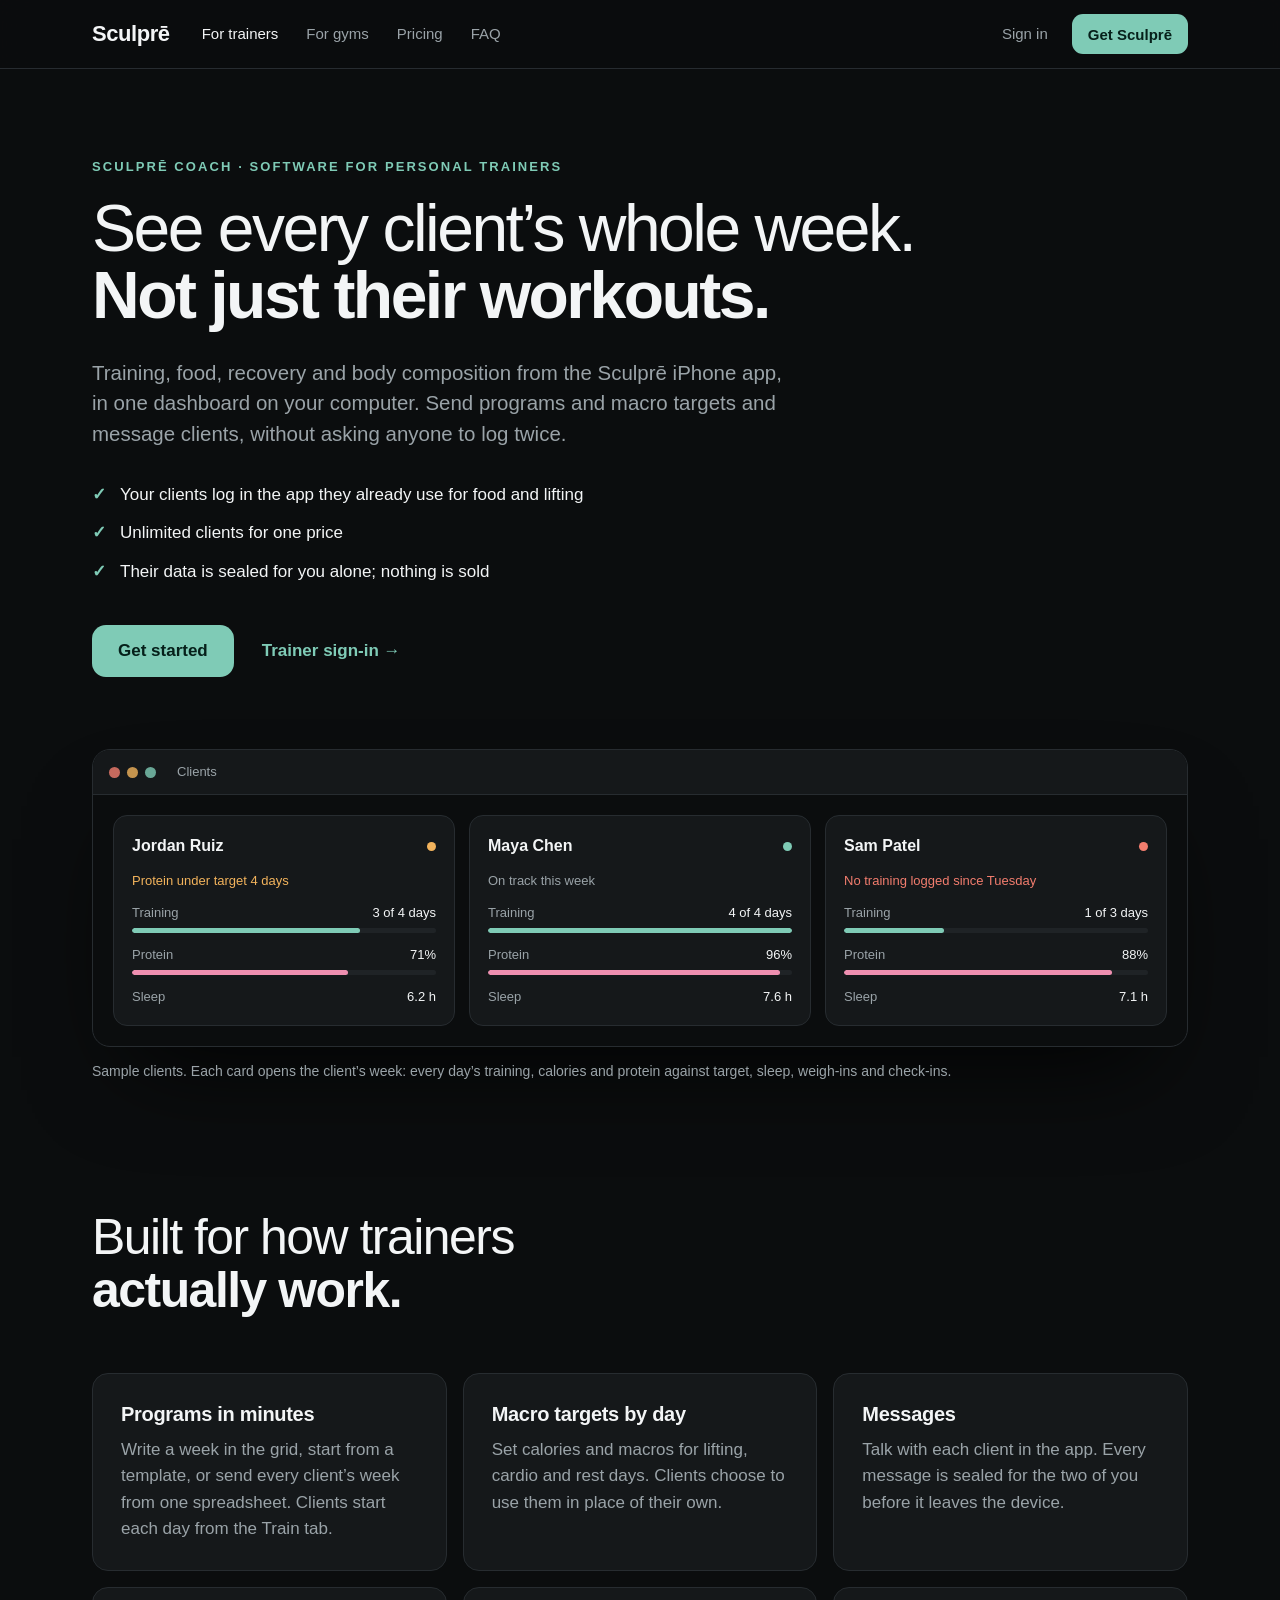
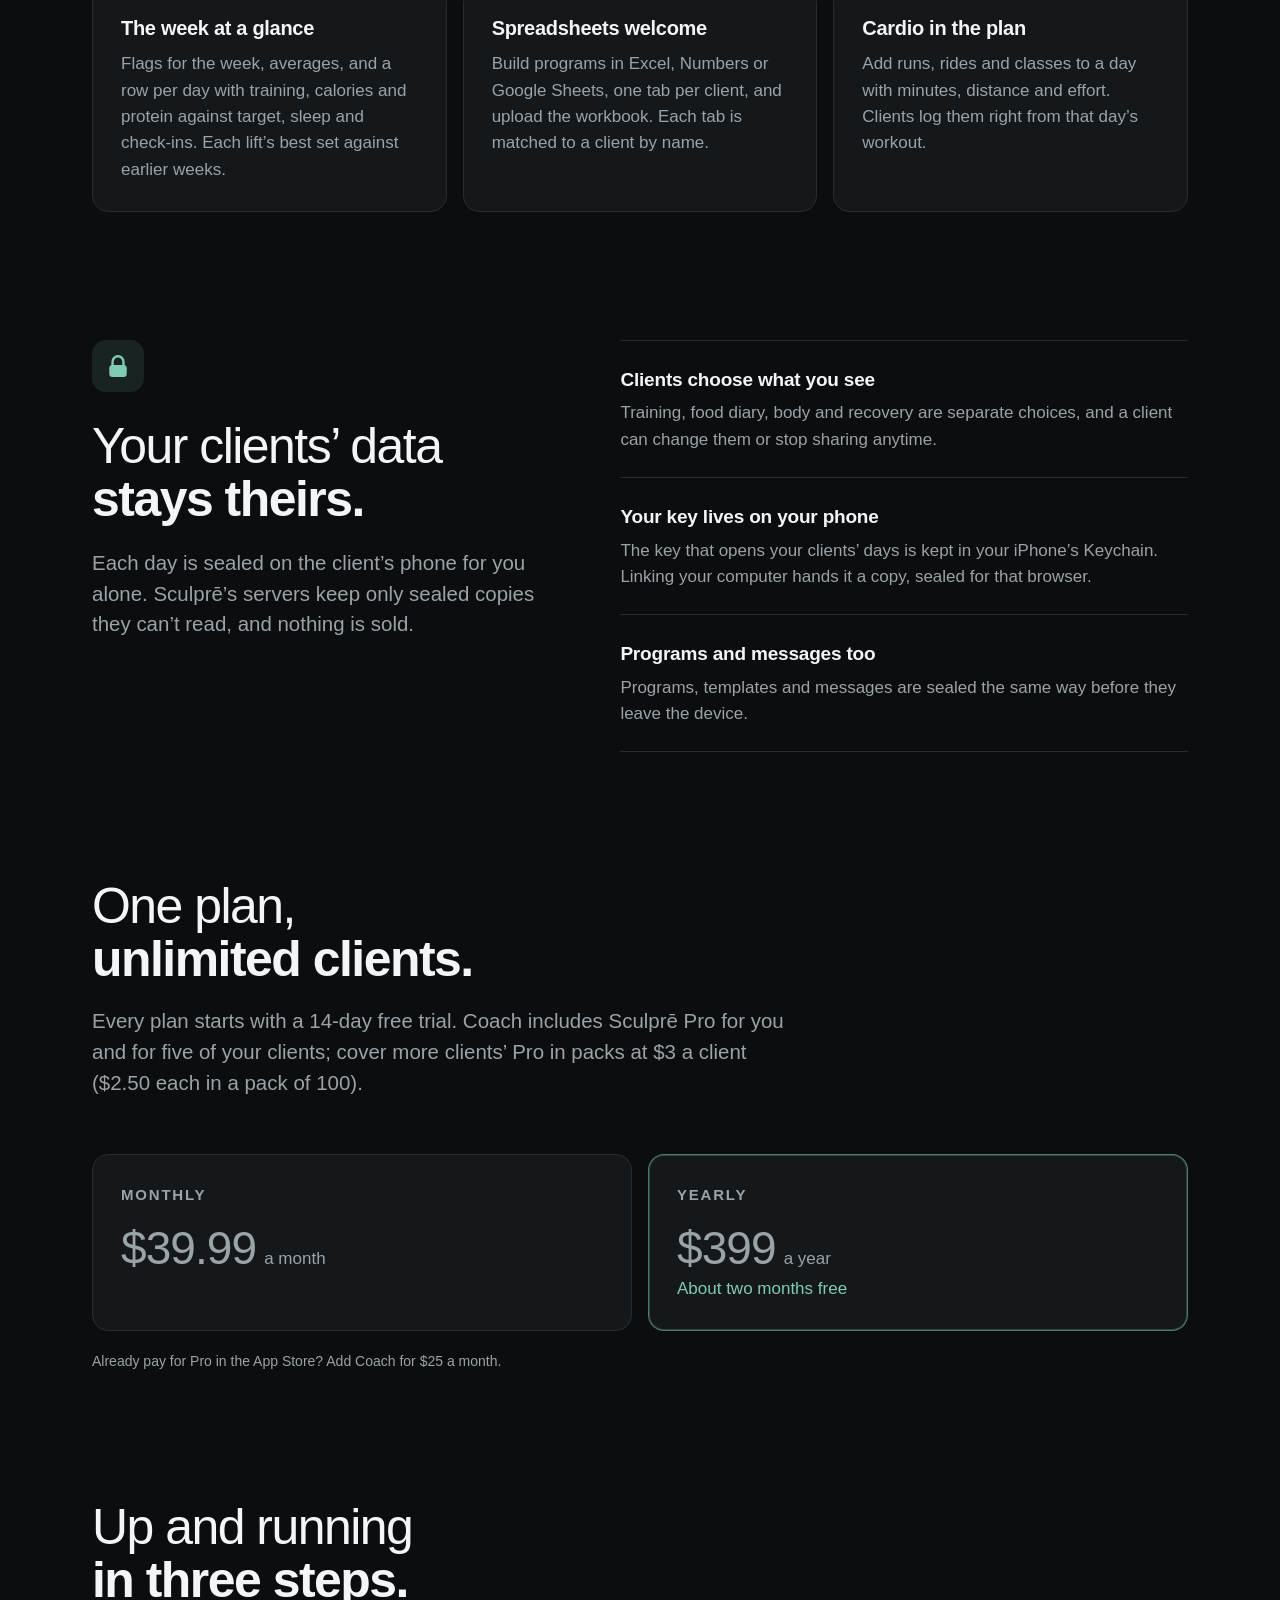
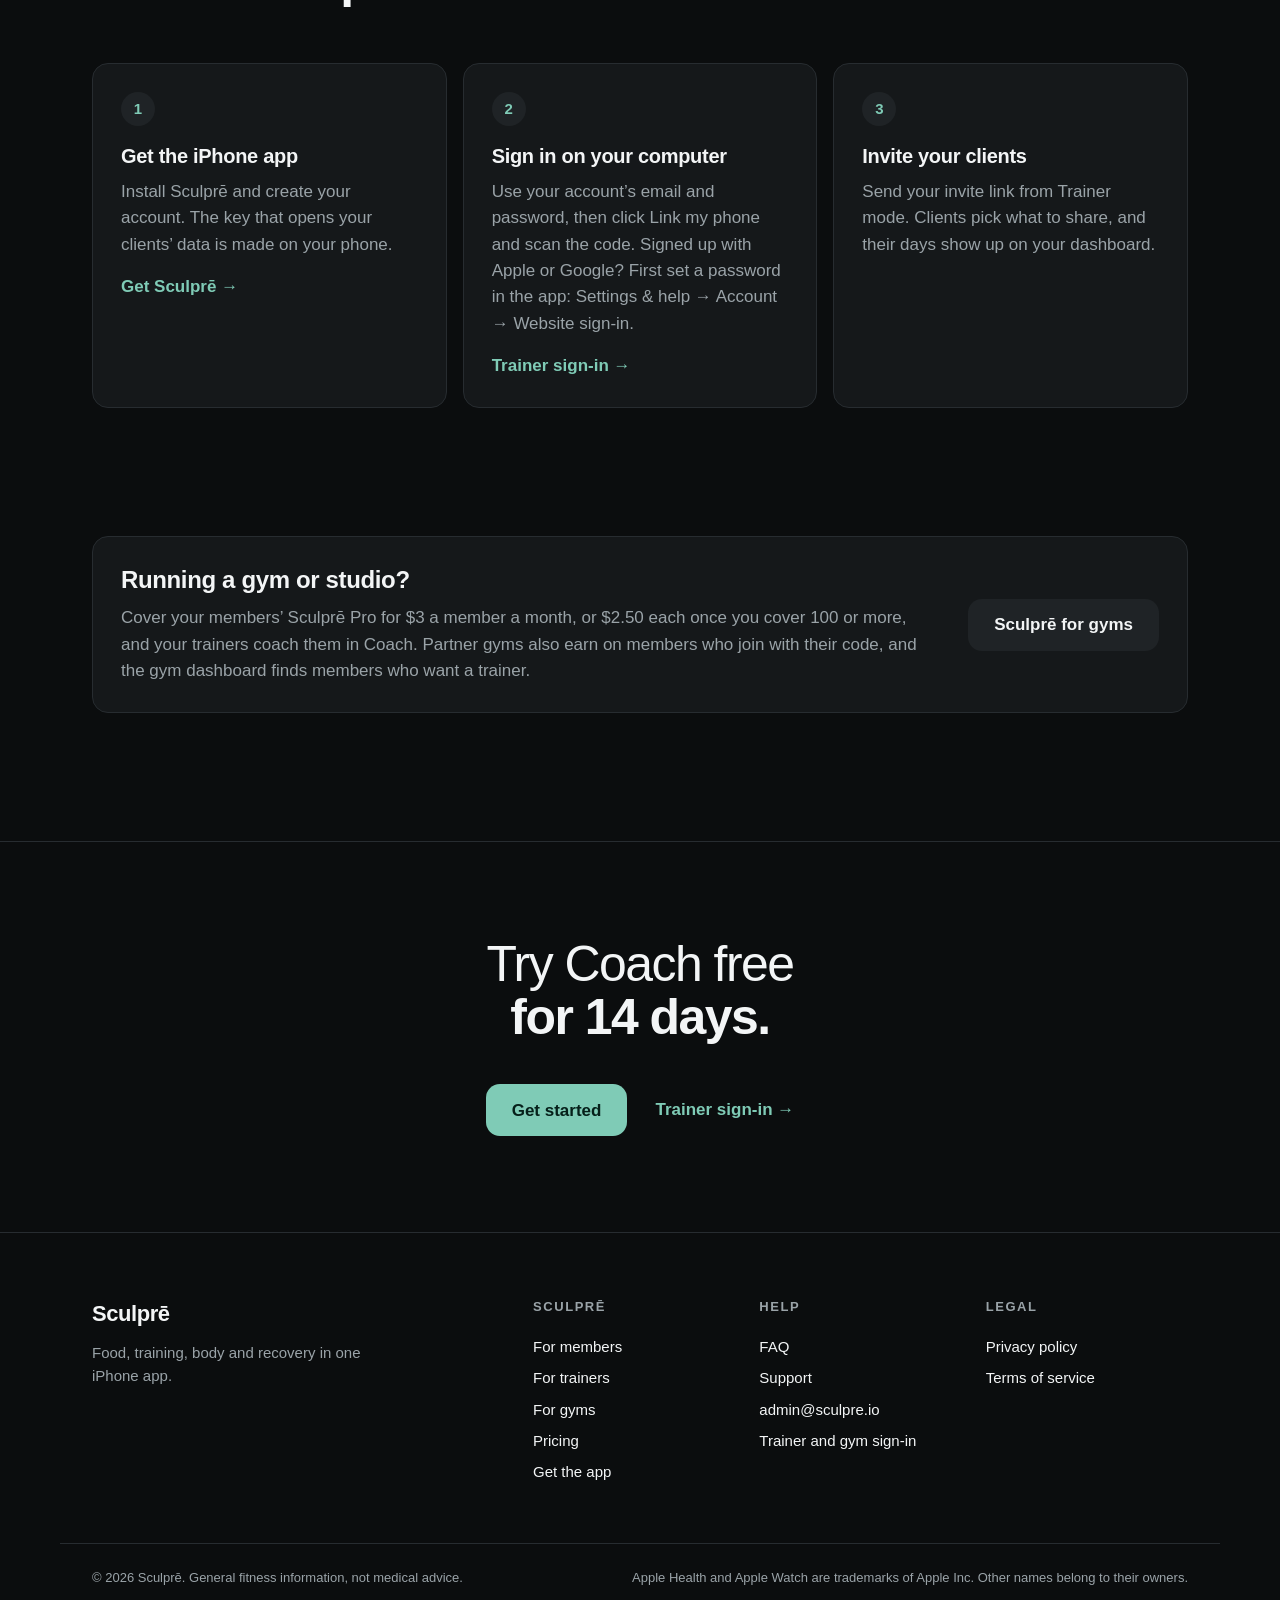
==== commit 45bd094a: "Publish from health-app e058356" ====
--- a/coach/index.html
+++ b/coach/index.html
@@ -14,10 +14,10 @@
   <meta property="og:title" content="Sculprē Coach: online coaching software for personal trainers">
   <meta property="og:description" content="Every client’s training, food, sleep and body data in one dashboard. Send programs and macro targets and message clients. Unlimited clients for $39.99 a month.">
   <meta property="og:url" content="https://sculpre.io/coach/">
-  <meta property="og:image" content="https://sculpre.io/assets/og.png?v=2">
+  <meta property="og:image" content="https://sculpre.io/assets/og.png?v=3">
   <meta property="og:image:width" content="1200">
   <meta property="og:image:height" content="630">
-  <meta property="og:image:alt" content="Sculprē: you’re already doing the hard work. Sculprē helps every effort go further.">
+  <meta property="og:image:alt" content="Sculprē: you do the hard work. Sculprē helps it go further.">
   <meta property="og:locale" content="en_US">
   <meta name="twitter:card" content="summary_large_image">
   
@@ -33,11 +33,12 @@
       <a class="wordmark" href="/" aria-label="Sculprē home">Sculprē</a>
       <nav class="nav" aria-label="Main">
         <a href="/coach/" aria-current="page">For trainers</a>
+        <a href="/gyms/">For gyms</a>
         <a href="/pricing/">Pricing</a>
         <a href="/faq/">FAQ</a>
       </nav>
       <div class="top-actions">
-        <a class="quiet-link hide-sm" href="https://emontiel-health.expo.app">Trainer sign-in</a>
+        <a class="quiet-link hide-sm" href="https://emontiel-health.expo.app">Sign in</a>
         <a class="btn btn-sm" href="/get/">Get Sculprē</a>
       </div>
     </div>
@@ -154,9 +155,9 @@
         <div class="card band">
           <div>
             <h3 style="font-size:24px">Running a gym or studio?</h3>
-            <p>Cover your members’ Sculprē Pro for $3 a member a month, or $2.50 each once you cover 100 or more, and your trainers coach them in Coach. Partner gyms also earn on members who join with their code.</p>
+            <p>Cover your members’ Sculprē Pro for $3 a member a month, or $2.50 each once you cover 100 or more, and your trainers coach them in Coach. Partner gyms also earn on members who join with their code, and the gym dashboard finds members who want a trainer.</p>
           </div>
-          <a class="btn btn-ghost" href="mailto:admin@sculpre.io?subject=Gym%20partnership">Email us</a>
+          <a class="btn btn-ghost" href="/gyms/">Sculprē for gyms</a>
         </div>
       </div>
     </section>
@@ -184,6 +185,7 @@
           <p class="foot-h">Sculprē</p>
           <a href="/">For members</a>
           <a href="/coach/">For trainers</a>
+          <a href="/gyms/">For gyms</a>
           <a href="/pricing/">Pricing</a>
           <a href="/get/">Get the app</a>
         </div>
@@ -192,7 +194,7 @@
           <a href="/faq/">FAQ</a>
           <a href="https://emontiel-health.expo.app/support">Support</a>
           <a href="mailto:admin@sculpre.io">admin@sculpre.io</a>
-          <a href="https://emontiel-health.expo.app">Trainer sign-in</a>
+          <a href="https://emontiel-health.expo.app">Trainer and gym sign-in</a>
         </div>
         <div>
           <p class="foot-h">Legal</p>
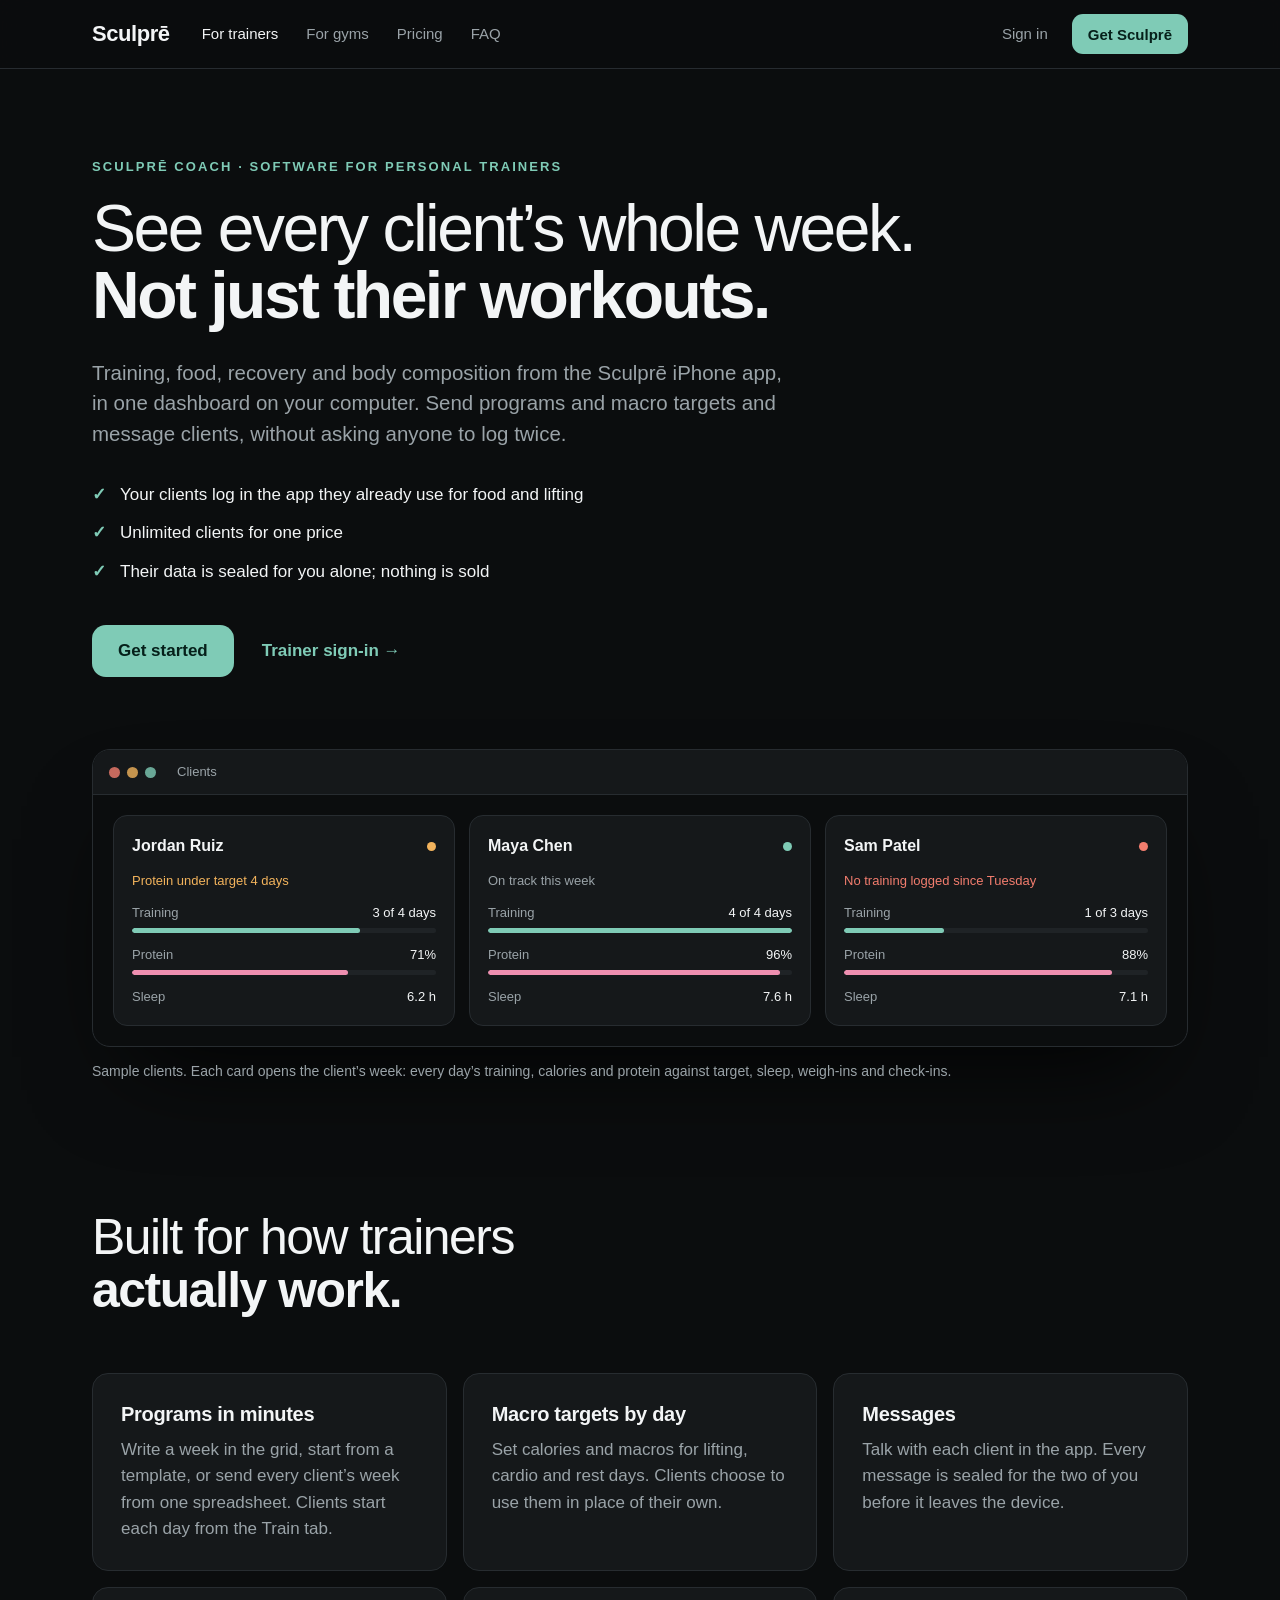
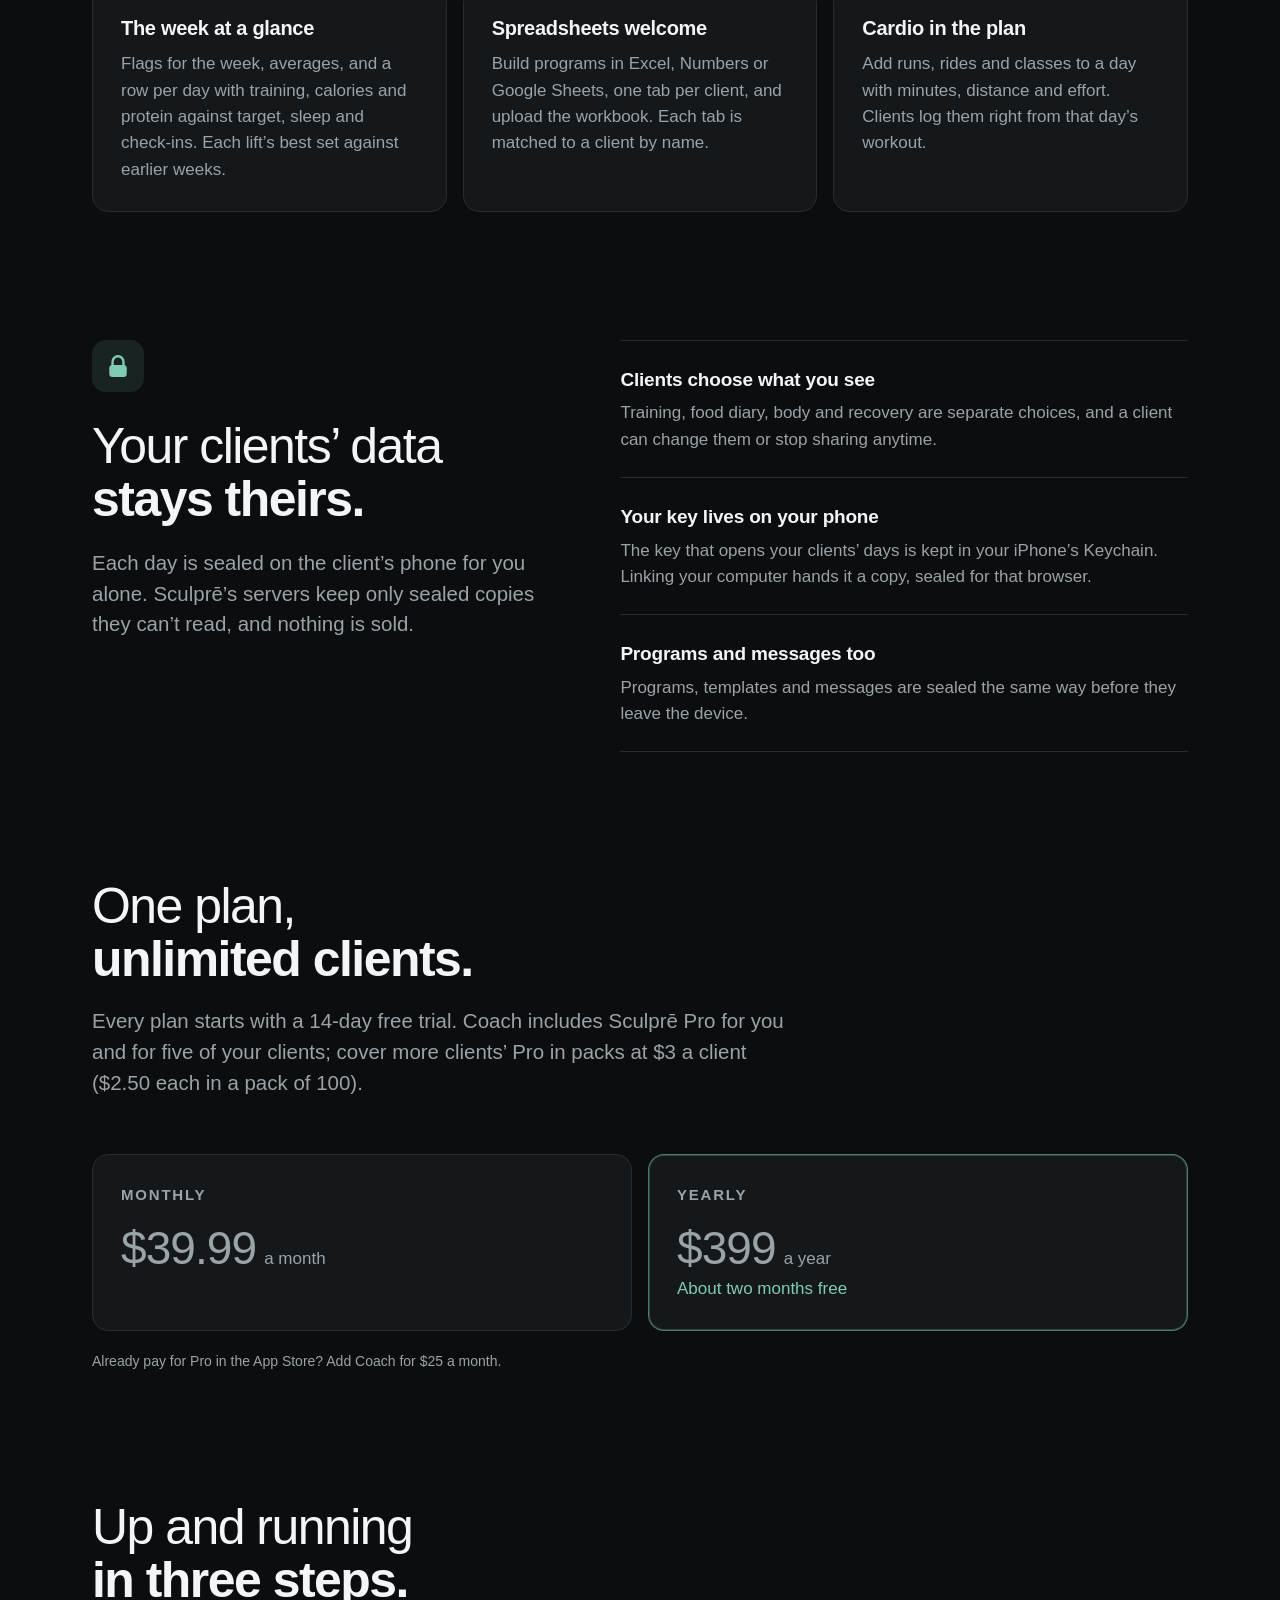
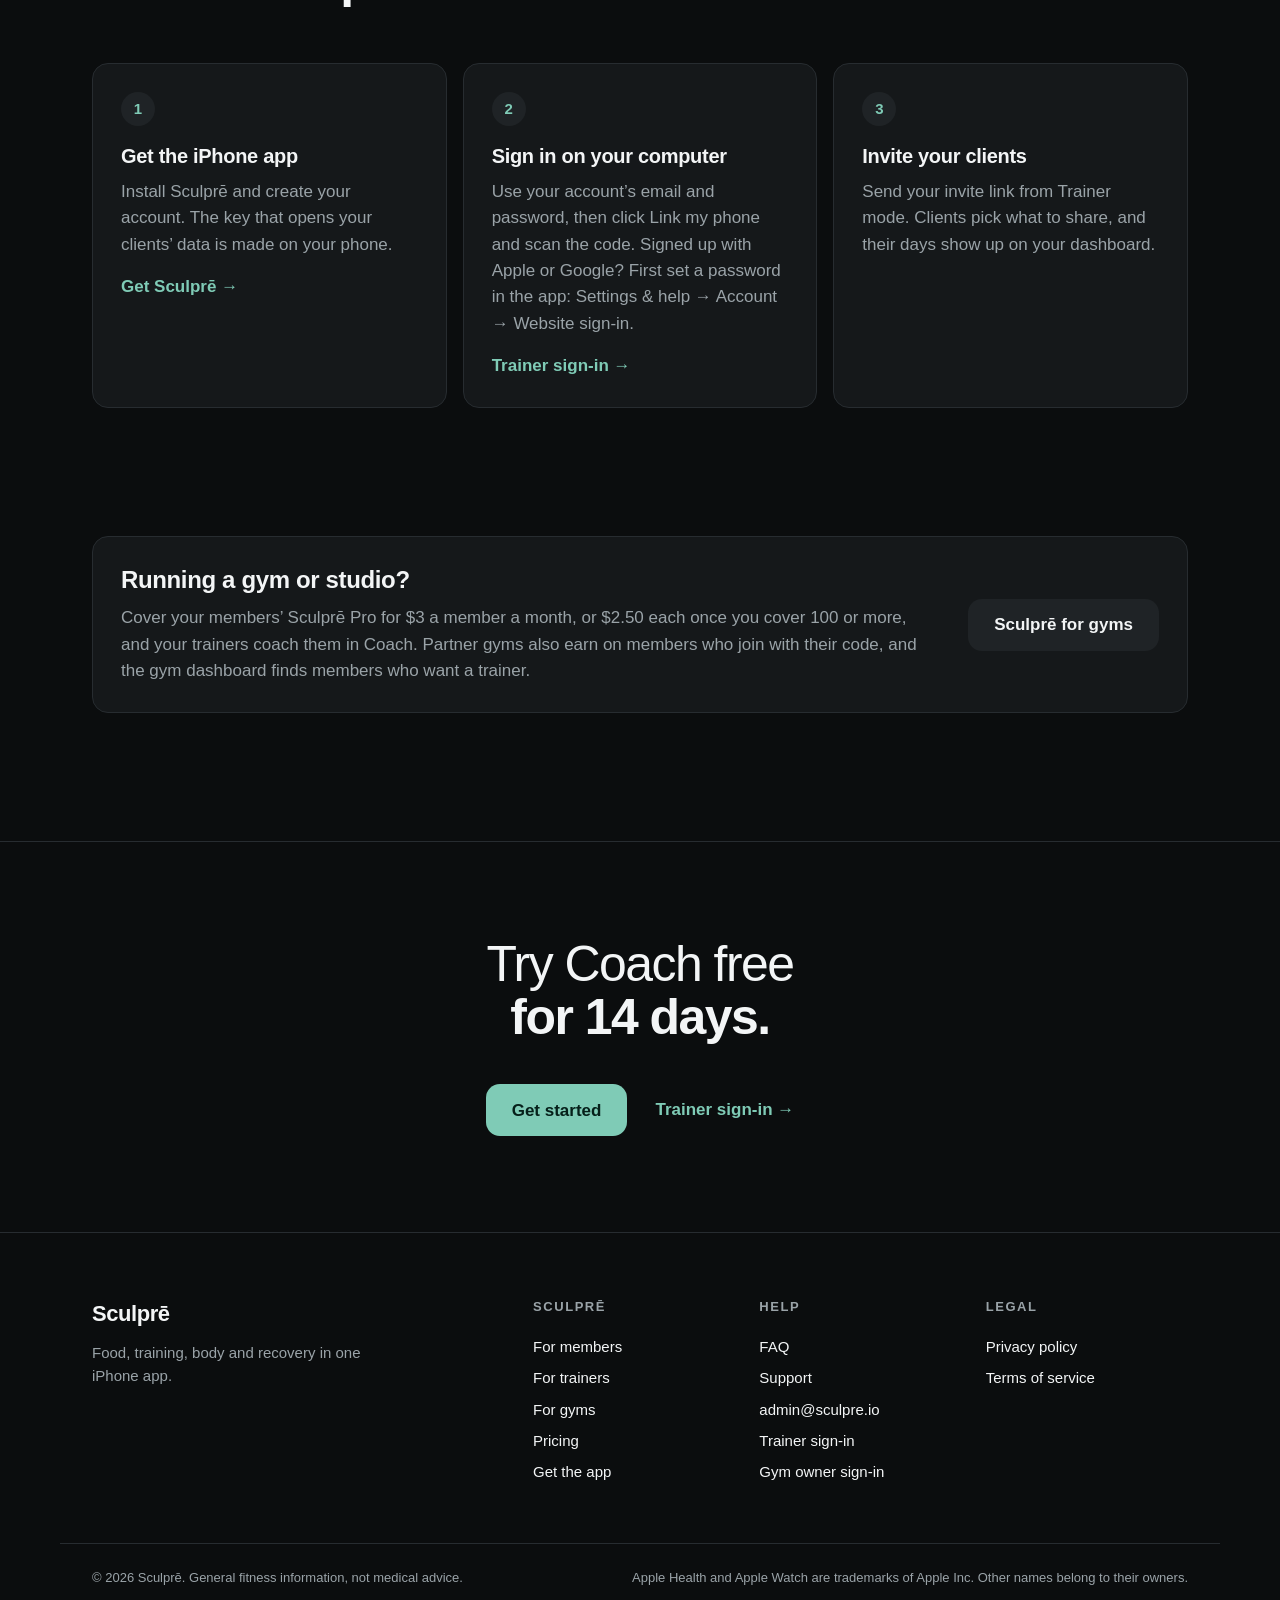
==== commit 5a768c5b: "Publish from health-app 715c263" ====
--- a/coach/index.html
+++ b/coach/index.html
@@ -194,7 +194,8 @@
           <a href="/faq/">FAQ</a>
           <a href="https://emontiel-health.expo.app/support">Support</a>
           <a href="mailto:admin@sculpre.io">admin@sculpre.io</a>
-          <a href="https://emontiel-health.expo.app">Trainer and gym sign-in</a>
+          <a href="https://emontiel-health.expo.app">Trainer sign-in</a>
+          <a href="https://emontiel-health.expo.app/gym">Gym owner sign-in</a>
         </div>
         <div>
           <p class="foot-h">Legal</p>
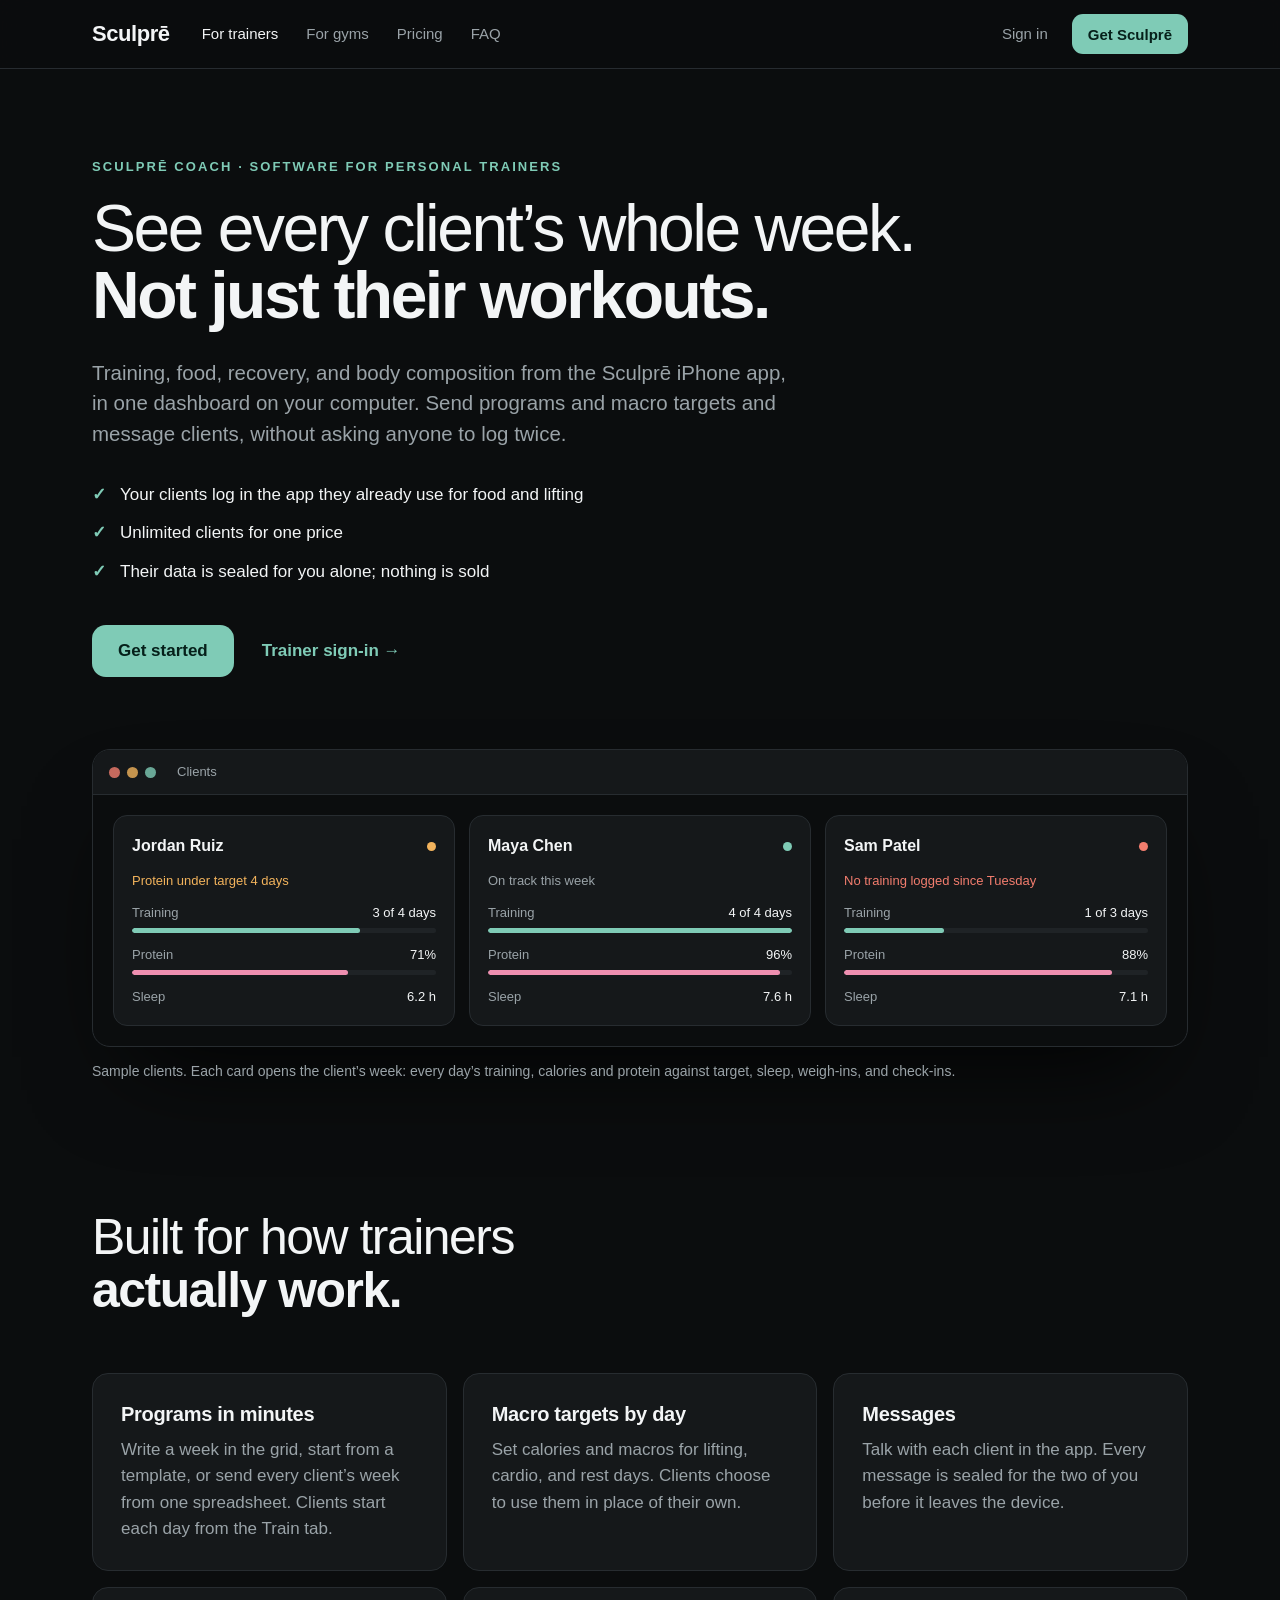
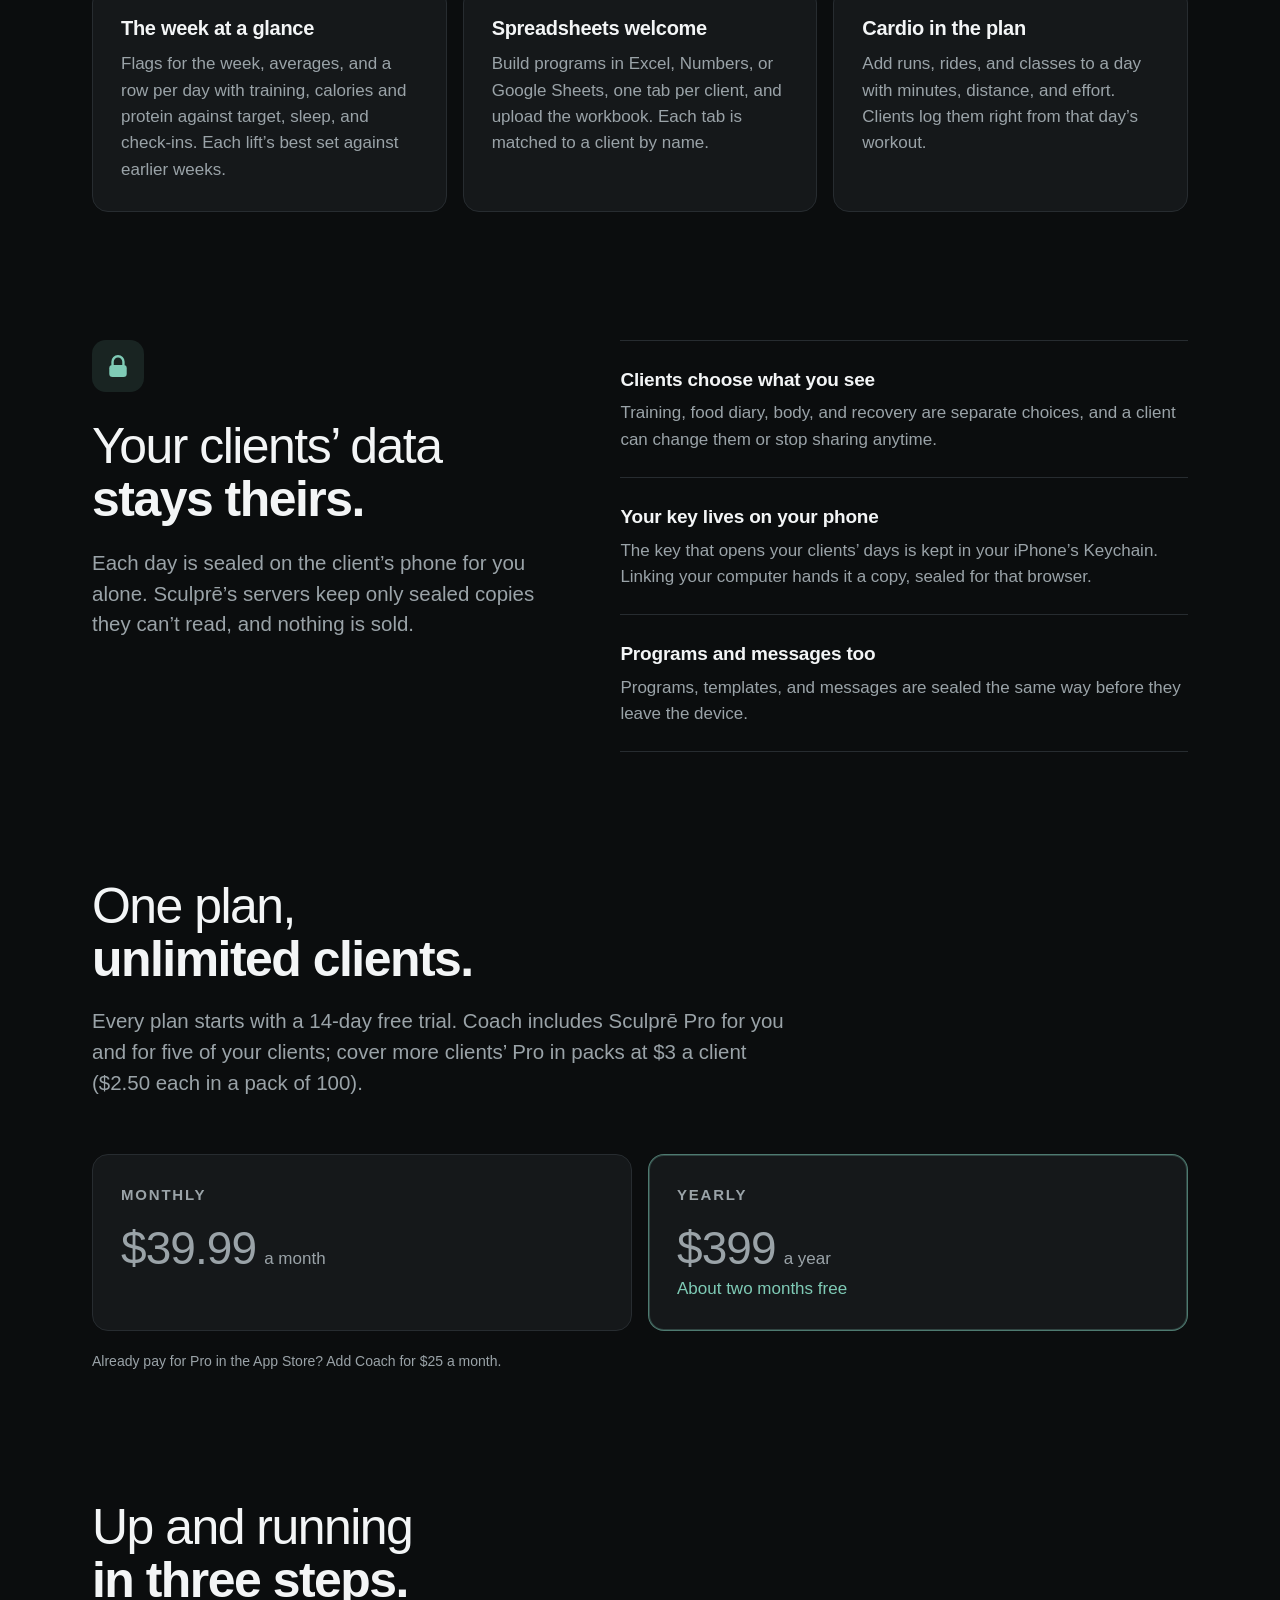
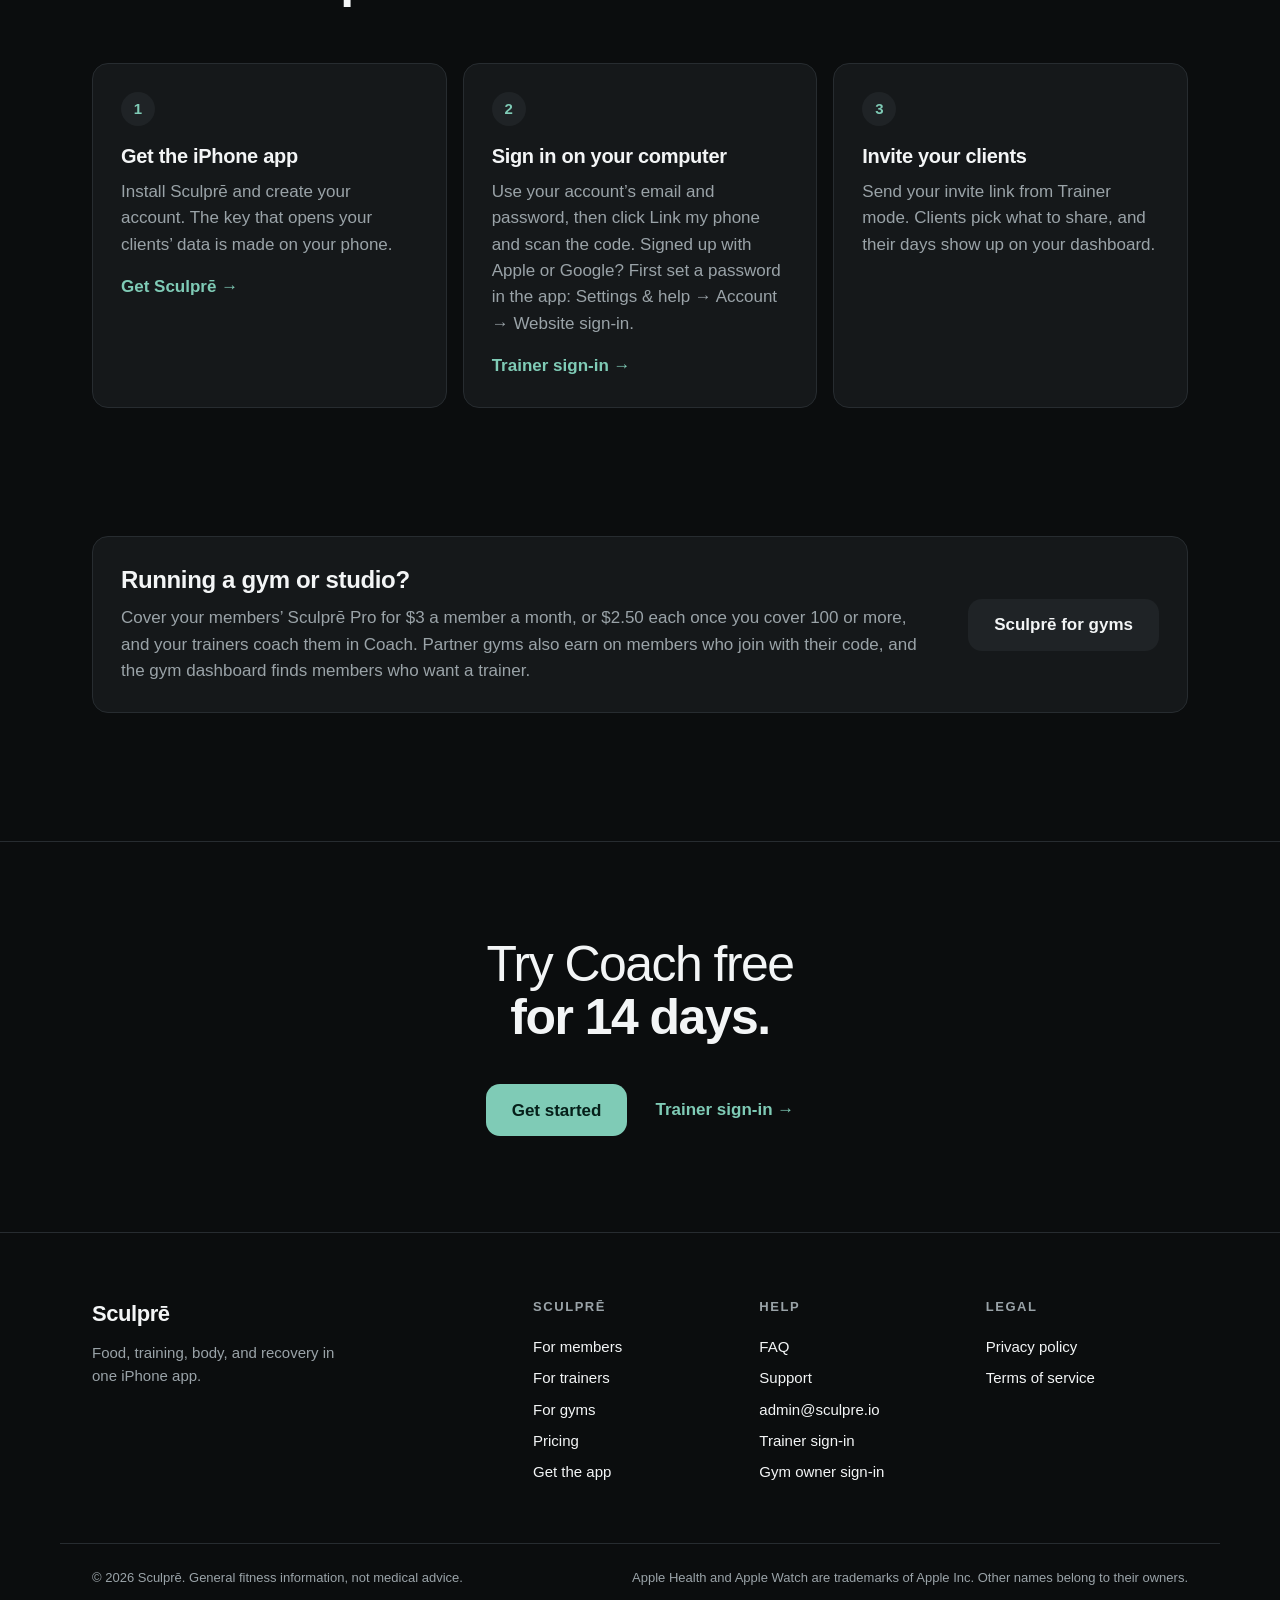
==== commit 034c74c5: "Publish from health-app 17ac222" ====
--- a/coach/index.html
+++ b/coach/index.html
@@ -4,7 +4,7 @@
   <meta charset="utf-8">
   <meta name="viewport" content="width=device-width, initial-scale=1, viewport-fit=cover">
   <title>Sculprē Coach: online coaching software for personal trainers</title>
-  <meta name="description" content="Every client’s training, food, sleep and body data in one dashboard. Send programs and macro targets and message clients. Unlimited clients for $39.99 a month.">
+  <meta name="description" content="Every client’s training, food, sleep, and body data in one dashboard. Send programs and macro targets and message clients. Unlimited clients for $39.99 a month.">
   
   <link rel="canonical" href="https://sculpre.io/coach/">
   <meta name="theme-color" content="#0B0D0E">
@@ -12,7 +12,7 @@
   <meta property="og:type" content="website">
   <meta property="og:site_name" content="Sculprē">
   <meta property="og:title" content="Sculprē Coach: online coaching software for personal trainers">
-  <meta property="og:description" content="Every client’s training, food, sleep and body data in one dashboard. Send programs and macro targets and message clients. Unlimited clients for $39.99 a month.">
+  <meta property="og:description" content="Every client’s training, food, sleep, and body data in one dashboard. Send programs and macro targets and message clients. Unlimited clients for $39.99 a month.">
   <meta property="og:url" content="https://sculpre.io/coach/">
   <meta property="og:image" content="https://sculpre.io/assets/og.png?v=3">
   <meta property="og:image:width" content="1200">
@@ -24,7 +24,7 @@
   <link rel="icon" type="image/png" href="/assets/icon-64.png">
   <link rel="apple-touch-icon" href="/assets/apple-touch-icon.png">
   <link rel="stylesheet" href="/assets/site.css">
-  <script type="application/ld+json">{"@context":"https://schema.org","@graph":[{"@type":"SoftwareApplication","name":"Sculprē Coach","operatingSystem":"Web","applicationCategory":"BusinessApplication","description":"Coaching software for personal trainers: clients’ training, food, recovery and body composition from the Sculprē iPhone app in one dashboard, with programs, macro targets and messages.","url":"https://sculpre.io/coach/","offers":[{"@type":"Offer","name":"Monthly","price":"39.99","priceCurrency":"USD"},{"@type":"Offer","name":"Yearly","price":"399","priceCurrency":"USD"}],"publisher":{"@type":"Organization","name":"Sculprē","url":"https://sculpre.io/"}},{"@type":"BreadcrumbList","itemListElement":[{"@type":"ListItem","position":1,"name":"Sculprē","item":"https://sculpre.io/"},{"@type":"ListItem","position":2,"name":"Sculprē Coach","item":"https://sculpre.io/coach/"}]}]}</script>
+  <script type="application/ld+json">{"@context":"https://schema.org","@graph":[{"@type":"SoftwareApplication","name":"Sculprē Coach","operatingSystem":"Web","applicationCategory":"BusinessApplication","description":"Coaching software for personal trainers: clients’ training, food, recovery, and body composition from the Sculprē iPhone app in one dashboard, with programs, macro targets, and messages.","url":"https://sculpre.io/coach/","offers":[{"@type":"Offer","name":"Monthly","price":"39.99","priceCurrency":"USD"},{"@type":"Offer","name":"Yearly","price":"399","priceCurrency":"USD"}],"publisher":{"@type":"Organization","name":"Sculprē","url":"https://sculpre.io/"}},{"@type":"BreadcrumbList","itemListElement":[{"@type":"ListItem","position":1,"name":"Sculprē","item":"https://sculpre.io/"},{"@type":"ListItem","position":2,"name":"Sculprē Coach","item":"https://sculpre.io/coach/"}]}]}</script>
 </head>
 <body>
   <a class="skip" href="#main">Skip to content</a>
@@ -50,7 +50,7 @@
         <div style="max-width:860px">
           <p class="eyebrow">Sculprē Coach · Software for personal trainers</p>
           <h1 class="display"><span class="thin">See every client’s whole week.</span> <span class="bold">Not just their workouts.</span></h1>
-          <p class="lead">Training, food, recovery and body composition from the Sculprē iPhone app, in one dashboard on your computer. Send programs and macro targets and message clients, without asking anyone to log twice.</p>
+          <p class="lead">Training, food, recovery, and body composition from the Sculprē iPhone app, in one dashboard on your computer. Send programs and macro targets and message clients, without asking anyone to log twice.</p>
           <ul class="checks">
             <li>Your clients log in the app they already use for food and lifting</li>
             <li>Unlimited clients for one price</li>
@@ -88,7 +88,7 @@
             </div>
           </div>
         </div>
-        <p class="small" style="margin-top:14px">Sample clients. Each card opens the client’s week: every day’s training, calories and protein against target, sleep, weigh-ins and check-ins.</p>
+        <p class="small" style="margin-top:14px">Sample clients. Each card opens the client’s week: every day’s training, calories and protein against target, sleep, weigh-ins, and check-ins.</p>
       </div>
     </section>
 
@@ -99,11 +99,11 @@
         </div>
         <div class="grid-3">
           <article class="card"><h3>Programs in minutes</h3><p>Write a week in the grid, start from a template, or send every client’s week from one spreadsheet. Clients start each day from the Train tab.</p></article>
-          <article class="card"><h3>Macro targets by day</h3><p>Set calories and macros for lifting, cardio and rest days. Clients choose to use them in place of their own.</p></article>
+          <article class="card"><h3>Macro targets by day</h3><p>Set calories and macros for lifting, cardio, and rest days. Clients choose to use them in place of their own.</p></article>
           <article class="card"><h3>Messages</h3><p>Talk with each client in the app. Every message is sealed for the two of you before it leaves the device.</p></article>
-          <article class="card"><h3>The week at a glance</h3><p>Flags for the week, averages, and a row per day with training, calories and protein against target, sleep and check-ins. Each lift’s best set against earlier weeks.</p></article>
-          <article class="card"><h3>Spreadsheets welcome</h3><p>Build programs in Excel, Numbers or Google Sheets, one tab per client, and upload the workbook. Each tab is matched to a client by name.</p></article>
-          <article class="card"><h3>Cardio in the plan</h3><p>Add runs, rides and classes to a day with minutes, distance and effort. Clients log them right from that day’s workout.</p></article>
+          <article class="card"><h3>The week at a glance</h3><p>Flags for the week, averages, and a row per day with training, calories and protein against target, sleep, and check-ins. Each lift’s best set against earlier weeks.</p></article>
+          <article class="card"><h3>Spreadsheets welcome</h3><p>Build programs in Excel, Numbers, or Google Sheets, one tab per client, and upload the workbook. Each tab is matched to a client by name.</p></article>
+          <article class="card"><h3>Cardio in the plan</h3><p>Add runs, rides, and classes to a day with minutes, distance, and effort. Clients log them right from that day’s workout.</p></article>
         </div>
       </div>
     </section>
@@ -116,9 +116,9 @@
           <p class="lead" style="margin-top:22px">Each day is sealed on the client’s phone for you alone. Sculprē’s servers keep only sealed copies they can’t read, and nothing is sold.</p>
         </div>
         <div class="facts">
-          <div class="fact"><h3>Clients choose what you see</h3><p>Training, food diary, body and recovery are separate choices, and a client can change them or stop sharing anytime.</p></div>
+          <div class="fact"><h3>Clients choose what you see</h3><p>Training, food diary, body, and recovery are separate choices, and a client can change them or stop sharing anytime.</p></div>
           <div class="fact"><h3>Your key lives on your phone</h3><p>The key that opens your clients’ days is kept in your iPhone’s Keychain. Linking your computer hands it a copy, sealed for that browser.</p></div>
-          <div class="fact"><h3>Programs and messages too</h3><p>Programs, templates and messages are sealed the same way before they leave the device.</p></div>
+          <div class="fact"><h3>Programs and messages too</h3><p>Programs, templates, and messages are sealed the same way before they leave the device.</p></div>
         </div>
       </div>
     </section>
@@ -178,7 +178,7 @@
     <div class="wrap foot-grid">
       <div class="foot-brand">
         <a class="wordmark" href="/">Sculprē</a>
-        <p>Food, training, body and recovery in one iPhone app.</p>
+        <p>Food, training, body, and recovery in one iPhone app.</p>
       </div>
       <nav class="foot-links" aria-label="Footer">
         <div>
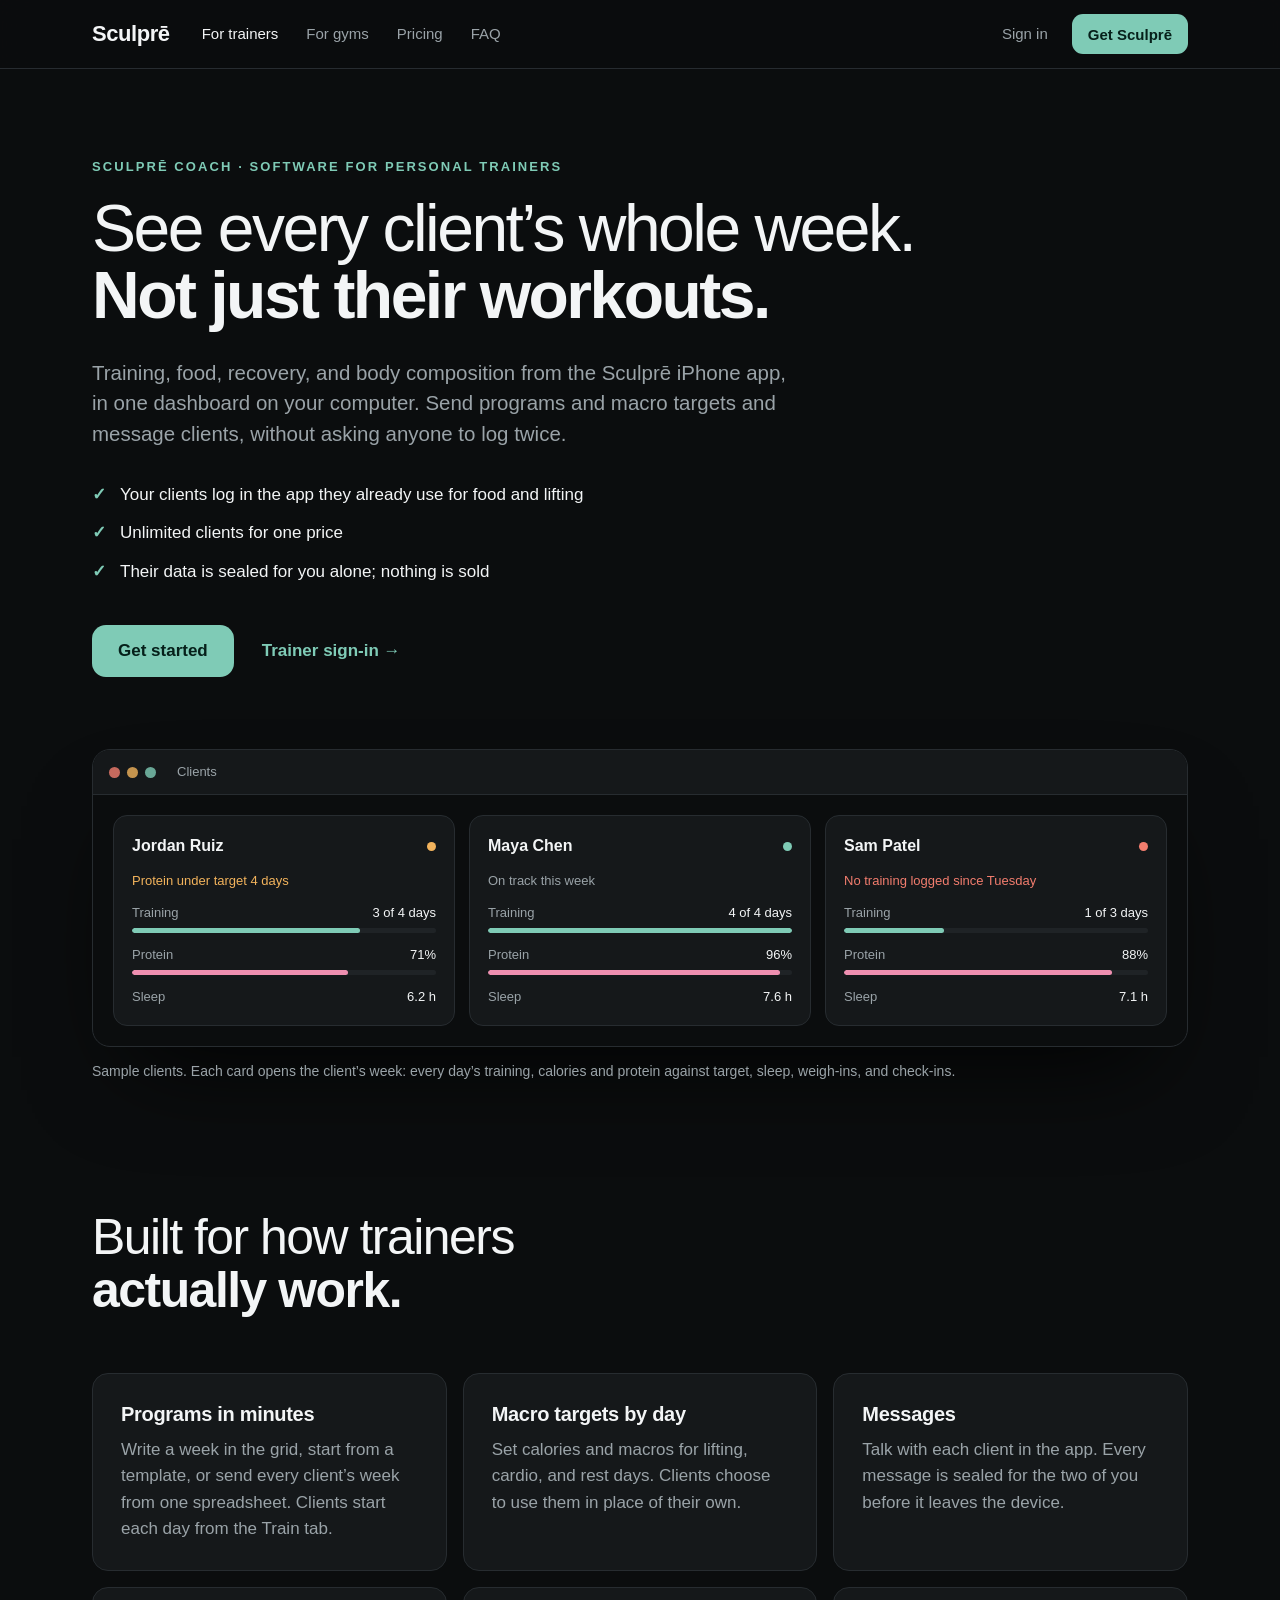
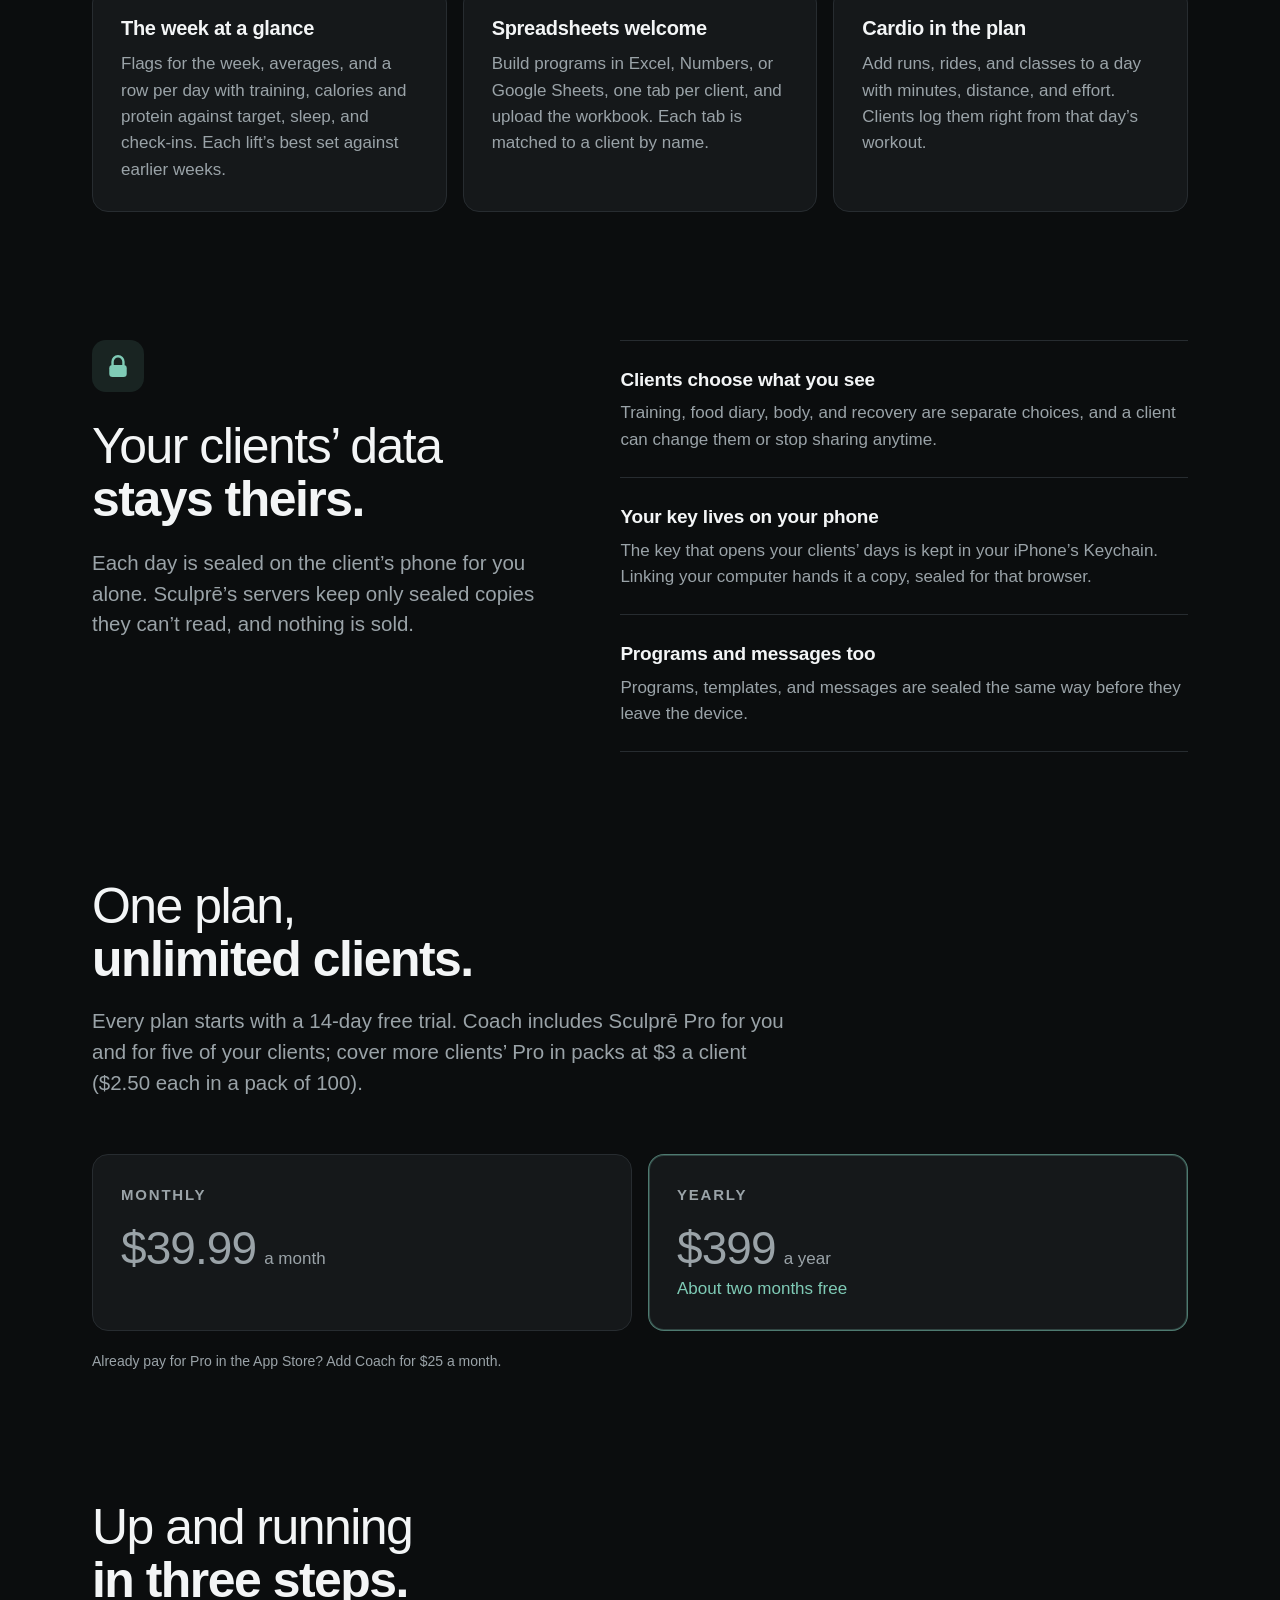
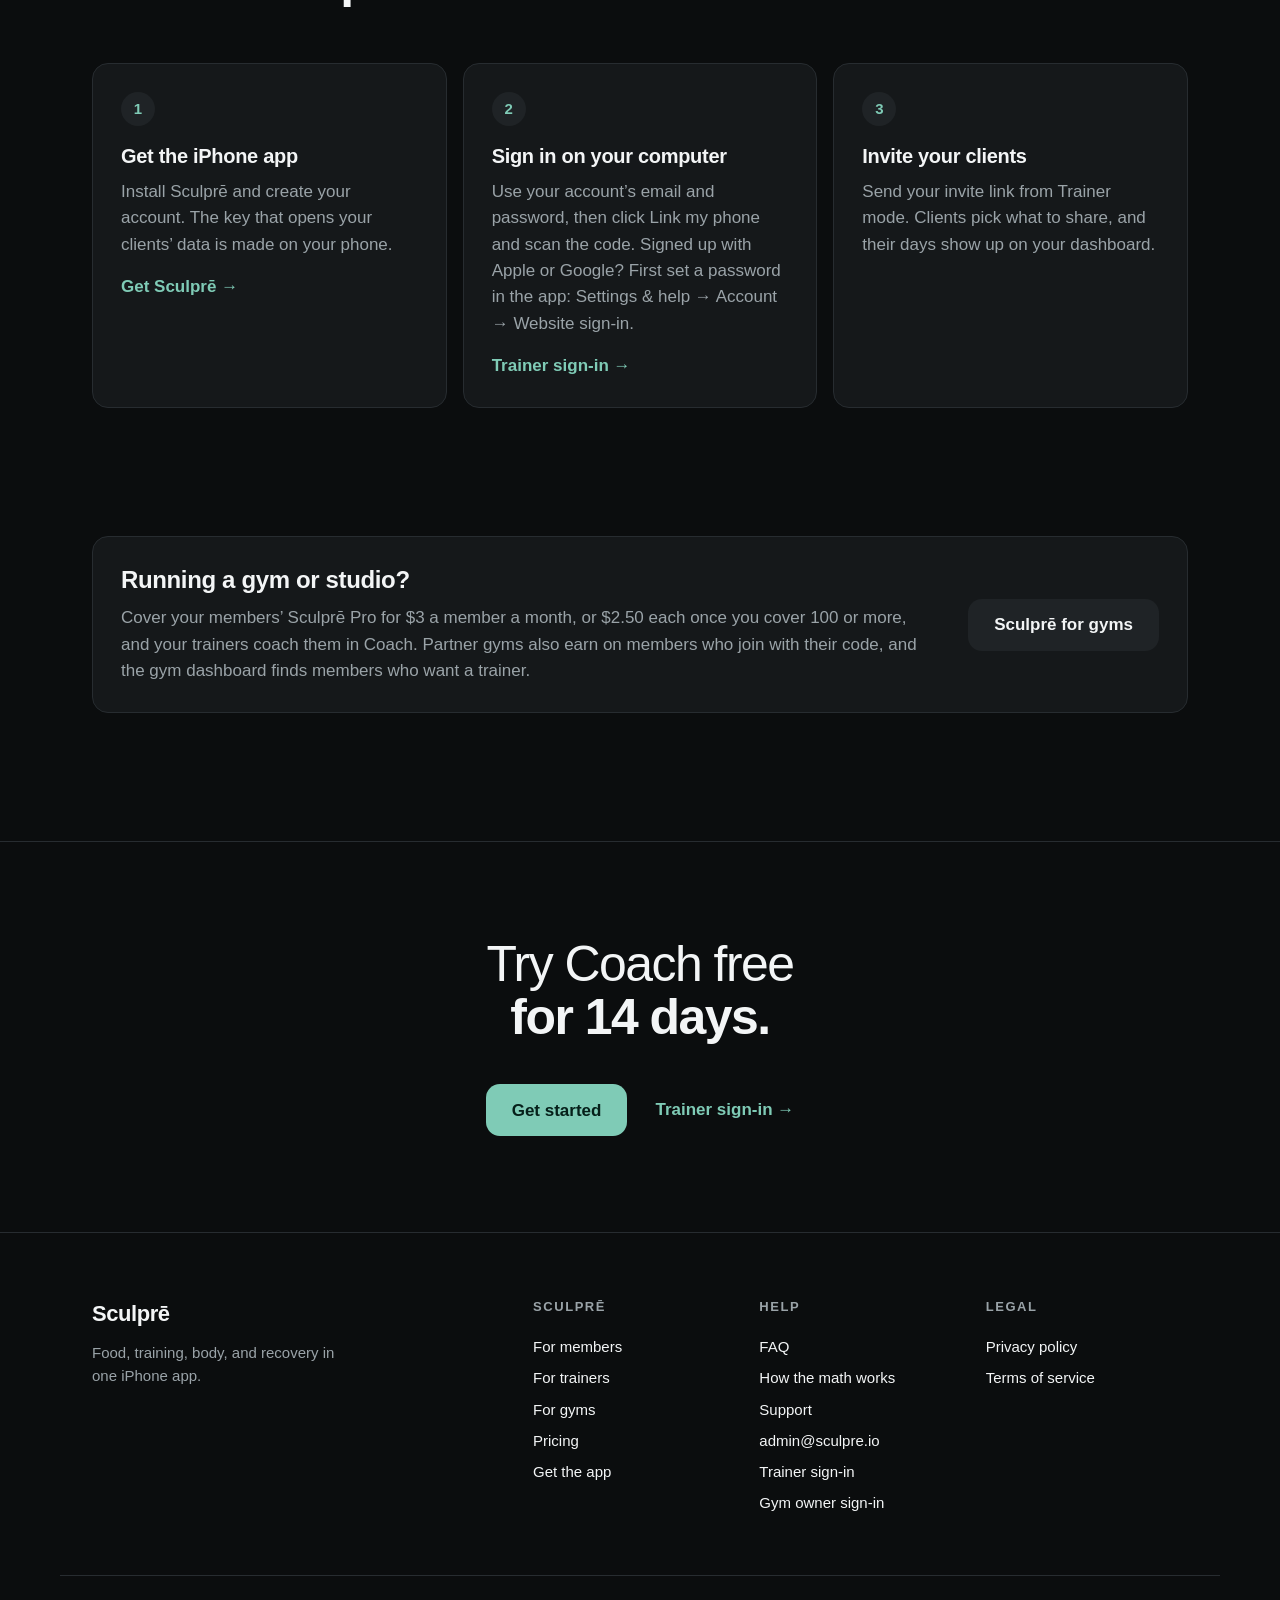
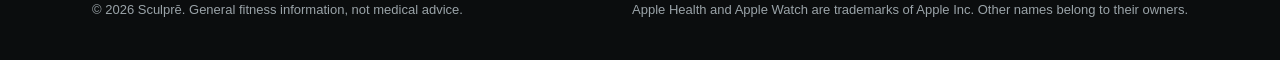
==== commit 6e343cfb: "Publish from health-app 7283d31" ====
--- a/coach/index.html
+++ b/coach/index.html
@@ -20,7 +20,7 @@
   <meta property="og:image:alt" content="Sculprē: you do the hard work. Sculprē helps it go further.">
   <meta property="og:locale" content="en_US">
   <meta name="twitter:card" content="summary_large_image">
-  
+  <meta name="apple-itunes-app" content="app-id=6816453981">
   <link rel="icon" type="image/png" href="/assets/icon-64.png">
   <link rel="apple-touch-icon" href="/assets/apple-touch-icon.png">
   <link rel="stylesheet" href="/assets/site.css">
@@ -192,6 +192,7 @@
         <div>
           <p class="foot-h">Help</p>
           <a href="/faq/">FAQ</a>
+          <a href="/how-it-works/">How the math works</a>
           <a href="https://emontiel-health.expo.app/support">Support</a>
           <a href="mailto:admin@sculpre.io">admin@sculpre.io</a>
           <a href="https://emontiel-health.expo.app">Trainer sign-in</a>
--- a/assets/site.css
+++ b/assets/site.css
@@ -303,6 +303,31 @@
 /* Plain pages */
 .page-head { padding: 88px 0 0; max-width: 820px; }
 .page-head .lead { margin-top: 24px; }
+
+/* How it works (the math) */
+.math .section-head { margin-bottom: 36px; }
+.formula { background: var(--card); border: 1px solid var(--border); border-left: 3px solid var(--accent); border-radius: var(--radius); padding: 22px 26px; font-size: clamp(18px, 2.2vw, 24px); font-weight: 700; letter-spacing: -0.01em; margin-bottom: 16px; }
+.math-cards { margin-top: 16px; }
+.card.measured { margin-top: 16px; }
+.table-scroll { overflow-x: auto; -webkit-overflow-scrolling: touch; border: 1px solid var(--border); border-radius: var(--radius); }
+.math-table { width: 100%; border-collapse: collapse; font-size: 15px; min-width: 560px; }
+.math-table th, .math-table td { text-align: left; padding: 14px 18px; border-bottom: 1px solid var(--border); vertical-align: top; }
+.math-table thead th { background: var(--card); color: var(--text-2); font-size: 12px; font-weight: 700; letter-spacing: 0.1em; text-transform: uppercase; }
+.math-table tbody tr:last-child td { border-bottom: 0; }
+.math-table td:first-child { font-weight: 600; white-space: nowrap; }
+.math-table td:last-child { color: var(--text-2); }
+.math-note { margin-top: 16px; max-width: 46em; }
+.worked { list-style: none; padding: 0; margin: 0; border: 1px solid var(--border); border-radius: var(--radius); overflow: hidden; }
+.worked li { display: grid; grid-template-columns: 11em 7em 1fr; gap: 16px; align-items: baseline; padding: 14px 20px; border-bottom: 1px solid var(--border); }
+.worked li:last-child { border-bottom: 0; }
+.worked span { color: var(--text-2); }
+.worked b { font-size: 22px; font-variant-numeric: tabular-nums; letter-spacing: -0.01em; }
+.worked em { font-style: normal; color: var(--text-2); font-size: 14px; }
+.worked .total { background: var(--card); }
+.worked .total b { color: var(--accent); }
+.sources { list-style: none; padding: 0; margin: 0; display: grid; grid-template-columns: 1fr 1fr; gap: 10px 32px; }
+.sources li { font-size: 15px; color: var(--text-2); }
+.sources .text-link { font-weight: 500; }
 
 /* Footer */
 .foot { margin-top: 0; border-top: 1px solid var(--border); padding: 64px 0 40px; font-size: 15px; }
@@ -349,6 +374,19 @@
   .foot-links { grid-template-columns: 1fr 1fr; }
   .qa summary { font-size: 17px; }
   .band { grid-template-columns: 1fr; }
+  .worked li { grid-template-columns: 1fr auto; gap: 2px 12px; }
+  .worked em { grid-column: 1 / -1; }
+  .sources { grid-template-columns: 1fr; }
+  /* Tables become a card per row on a phone: the first cell titles it, the rest carry their column's name. */
+  .table-scroll { overflow: visible; }
+  .math-table { min-width: 0; font-size: 15px; }
+  .math-table thead { display: none; }
+  .math-table, .math-table tbody, .math-table tr, .math-table td { display: block; }
+  .math-table tr { padding: 14px 18px; border-bottom: 1px solid var(--border); }
+  .math-table tbody tr:last-child { border-bottom: 0; }
+  .math-table td { padding: 4px 0; border: 0; }
+  .math-table td:first-child { font-size: 17px; padding-bottom: 6px; }
+  .math-table td:not(:first-child)::before { content: attr(data-label); display: block; font-size: 11px; font-weight: 700; letter-spacing: 0.1em; text-transform: uppercase; color: var(--text-2); margin-bottom: 2px; }
 }
 
 @media (prefers-reduced-motion: reduce) {
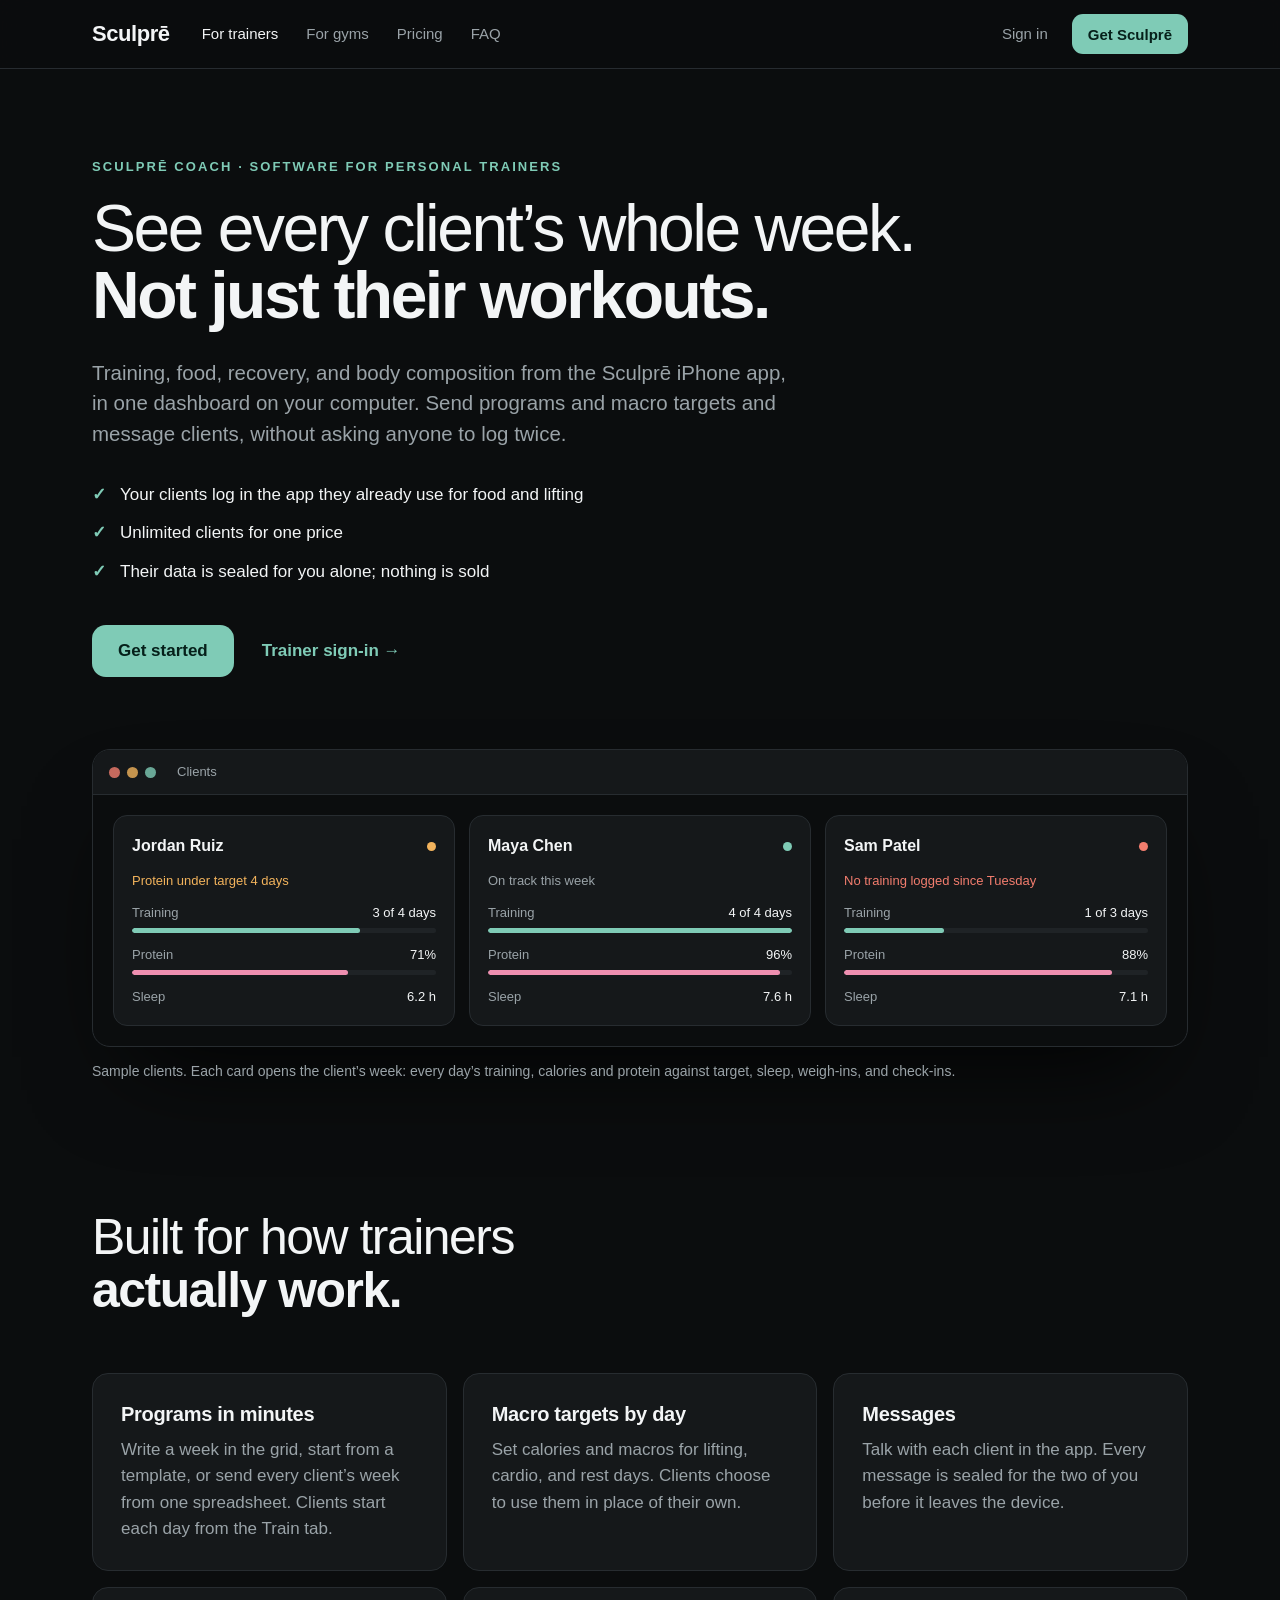
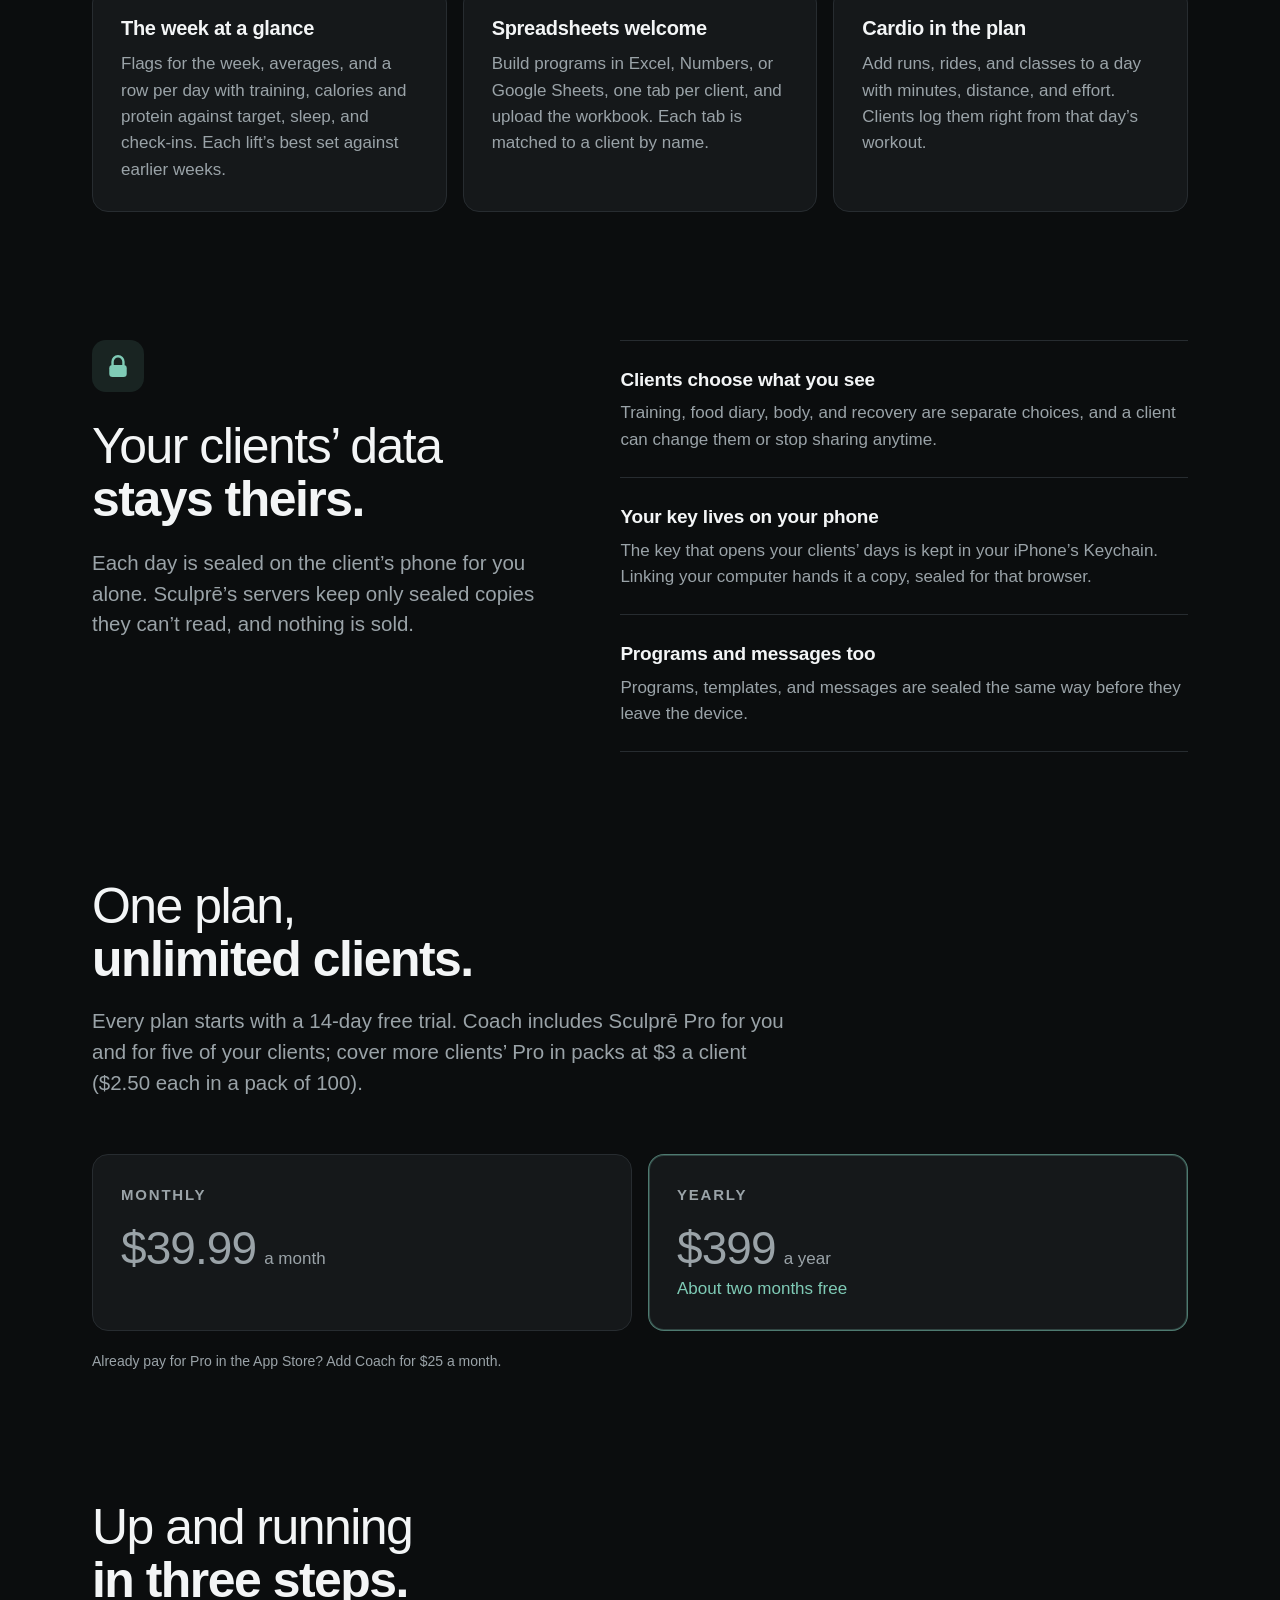
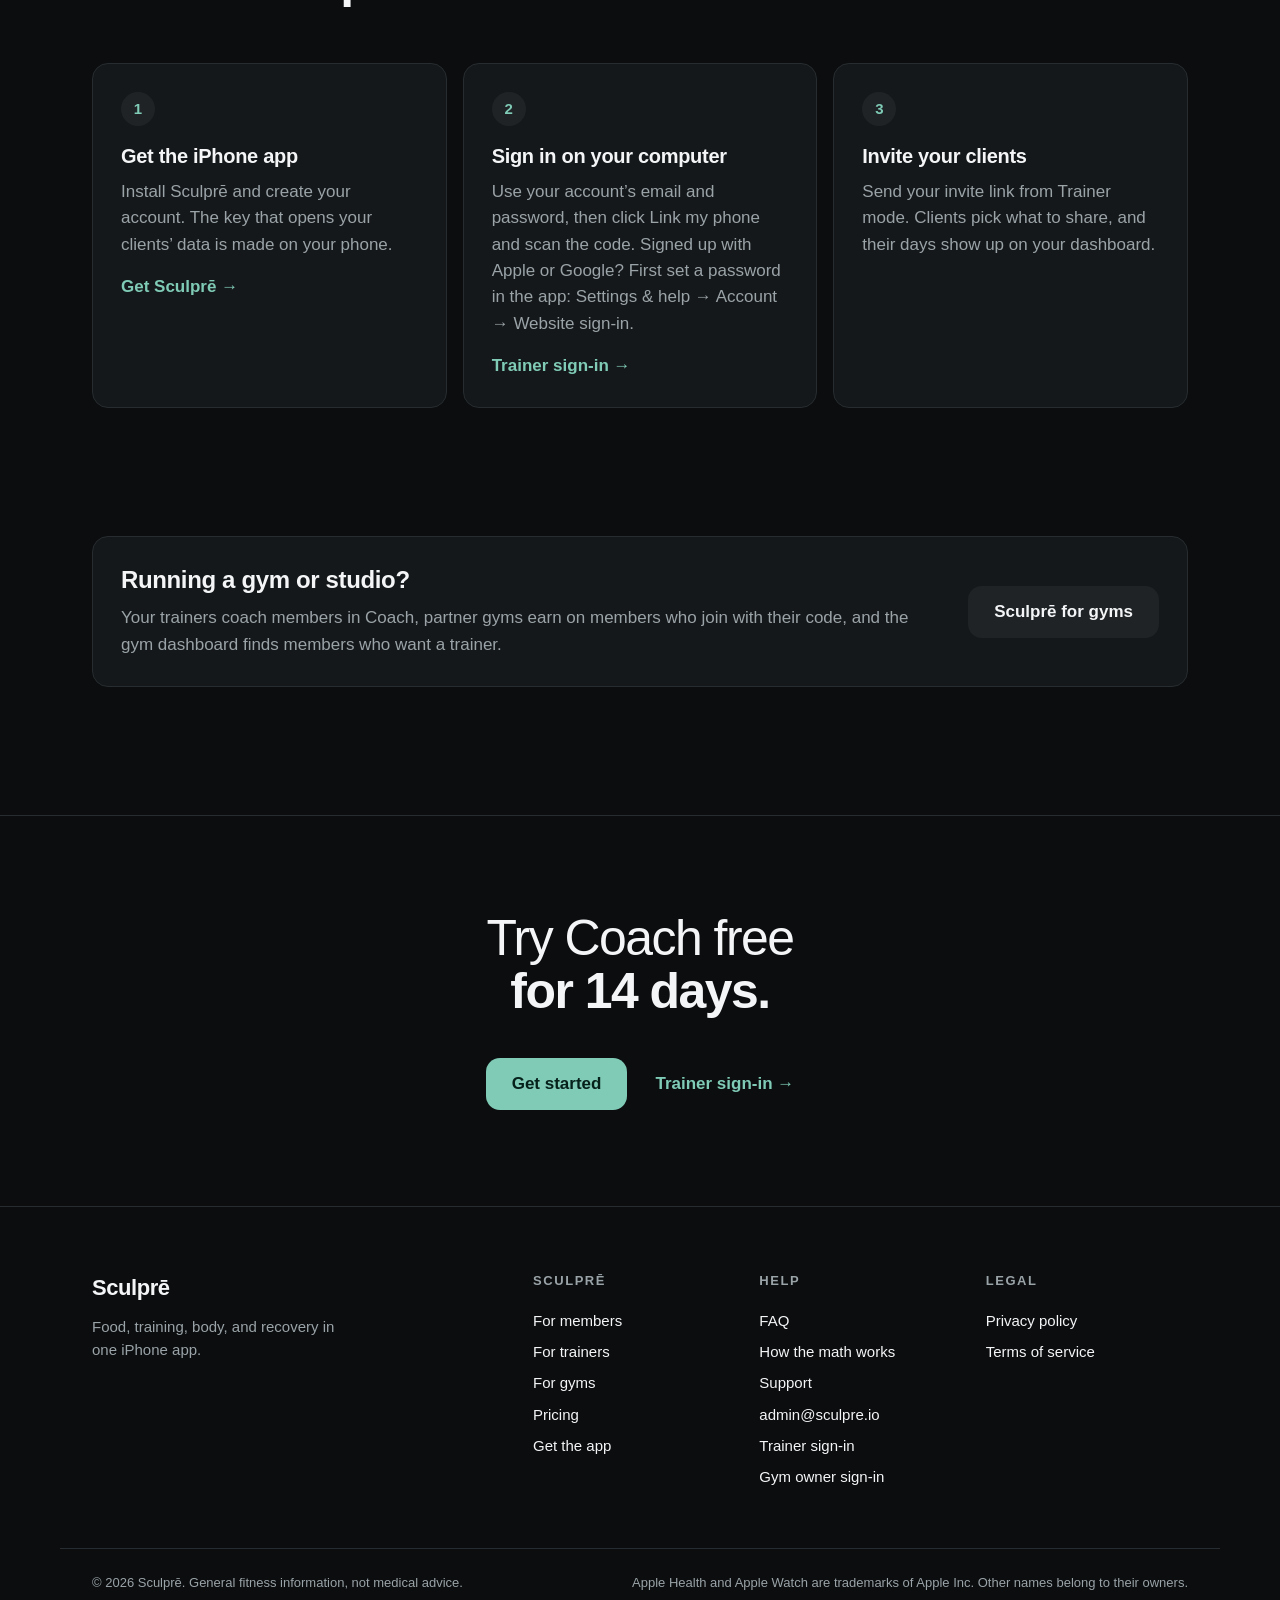
==== commit 270f35a0: "Publish from health-app 0f8c308" ====
--- a/coach/index.html
+++ b/coach/index.html
@@ -155,7 +155,7 @@
         <div class="card band">
           <div>
             <h3 style="font-size:24px">Running a gym or studio?</h3>
-            <p>Cover your members’ Sculprē Pro for $3 a member a month, or $2.50 each once you cover 100 or more, and your trainers coach them in Coach. Partner gyms also earn on members who join with their code, and the gym dashboard finds members who want a trainer.</p>
+            <p>Your trainers coach members in Coach, partner gyms earn on members who join with their code, and the gym dashboard finds members who want a trainer.</p>
           </div>
           <a class="btn btn-ghost" href="/gyms/">Sculprē for gyms</a>
         </div>
